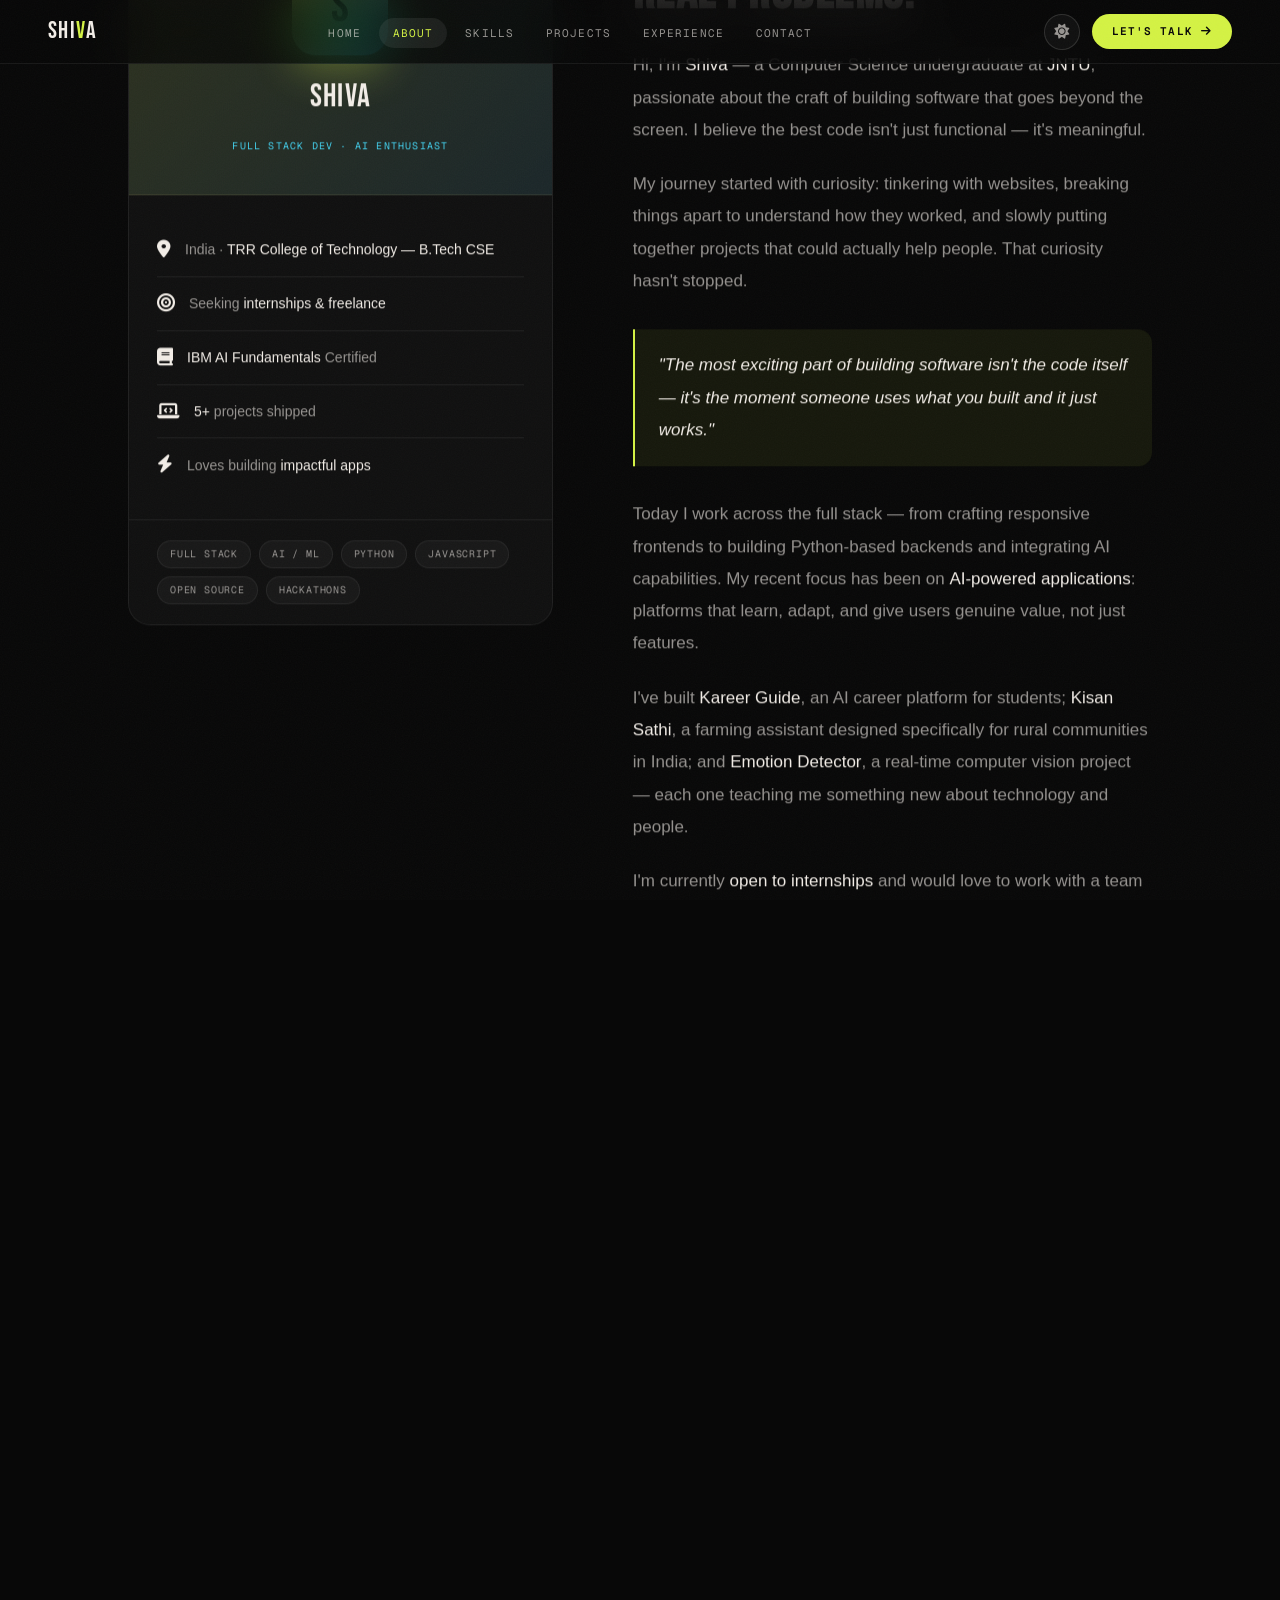
==== about.html @ f89d3c99 "Initial commit" ====
<!DOCTYPE html>
<html lang="en" data-theme="dark">

<head>
  <meta charset="UTF-8" />
  <meta name="viewport" content="width=device-width,initial-scale=1" />
  <title>About — Shiva</title>
  <meta name="description" content="Learn more about Shiva, a Full Stack Developer & AI Enthusiast focused on building impactful software."/>
  
  <!-- Open Graph / SEO -->
  <meta property="og:title" content="About — Shiva"/>
  <meta property="og:description" content="Discover the journey, skills, and background of Shiva."/>
  <meta property="og:type" content="website"/>
  <meta property="og:url" content="https://shiva-portfolio-project.vercel.app/about"/>

  <link rel="icon" type="image/png" href="portfolioFavicon.png"/>
  <link rel="stylesheet" href="https://cdnjs.cloudflare.com/ajax/libs/font-awesome/6.5.1/css/all.min.css"/>
  <link rel="stylesheet" href="shared.css" />
  <style>
    /* ── PAGE HERO ── */
    .page-hero {
      min-height: 55vh;
      display: flex;
      flex-direction: column;
      justify-content: flex-end;
      padding: 100px 0 60px;
      position: relative;
      overflow: hidden;
    }

    .page-hero-bg {
      position: absolute;
      inset: 0;
      background-image:
        linear-gradient(var(--border) 1px, transparent 1px),
        linear-gradient(90deg, var(--border) 1px, transparent 1px);
      background-size: 56px 56px;
      mask-image: linear-gradient(to bottom, transparent 0%, black 40%, black 80%, transparent 100%);
    }

    .page-hero-content {
      position: relative;
      z-index: 1;
    }

    .page-hero .display-title {
      overflow: hidden;
    }

    .page-hero .dt-line {
      display: block;
      animation: line-up 1s var(--ease) both;
    }

    .page-hero .dt-line:nth-child(2) {
      animation-delay: 0.12s;
    }

    @keyframes line-up {
      from {
        transform: translateY(110%);
        opacity: 0;
      }

      to {
        transform: translateY(0);
        opacity: 1;
      }
    }

    .page-hero-desc {
      font-size: 18px;
      color: var(--fg2);
      line-height: 1.75;
      max-width: 520px;
      margin-top: 24px;
      animation: fade-in 1s var(--ease) 0.5s both;
    }

    @keyframes fade-in {
      from {
        opacity: 0;
        transform: translateY(16px);
      }

      to {
        opacity: 1;
        transform: translateY(0);
      }
    }

    /* ── ABOUT BODY ── */
    .about-section {
      padding: 80px 0 100px;
    }

    .about-two-col {
      display: grid;
      grid-template-columns: 0.9fr 1.1fr;
      gap: 80px;
      align-items: start;
    }

    /* Left: profile card */
    .profile-card {
      background: var(--bg2);
      border: 1px solid var(--border);
      border-radius: var(--r-lg);
      overflow: hidden;
      position: sticky;
      top: 84px;
    }

    .profile-card-top {
      background: linear-gradient(135deg,
          color-mix(in srgb, var(--accent) 12%, var(--bg3)),
          color-mix(in srgb, var(--accent2) 8%, var(--bg3)));
      padding: 40px;
      display: flex;
      flex-direction: column;
      align-items: center;
      gap: 16px;
      border-bottom: 1px solid var(--border);
    }

    .profile-avatar {
      width: 96px;
      height: 96px;
      background: linear-gradient(135deg, var(--accent), var(--accent2));
      border-radius: 24px;
      display: flex;
      align-items: center;
      justify-content: center;
      font-family: var(--font-display);
      font-size: 48px;
      color: var(--bg);
      box-shadow: 0 16px 40px color-mix(in srgb, var(--accent) 30%, transparent);
    }

    .profile-name {
      font-family: var(--font-display);
      font-size: 32px;
      letter-spacing: 0.04em;
      color: var(--fg);
    }

    .profile-role {
      font-family: var(--font-mono);
      font-size: 10px;
      letter-spacing: 0.12em;
      text-transform: uppercase;
      color: var(--accent2);
    }

    .profile-body {
      padding: 28px;
    }

    .profile-row {
      display: flex;
      align-items: center;
      gap: 14px;
      padding: 12px 0;
      border-bottom: 1px solid var(--border);
    }

    .profile-row:last-child {
      border-bottom: none;
    }

    .profile-row-icon {
      font-size: 18px;
      flex-shrink: 0;
    }

    .profile-row-text {
      font-size: 14px;
      color: var(--fg2);
    }

    .profile-row-text strong {
      color: var(--fg);
      font-weight: 500;
    }

    /* Tag cloud */
    .tag-cloud {
      display: flex;
      flex-wrap: wrap;
      gap: 8px;
      padding: 20px 28px;
      border-top: 1px solid var(--border);
    }

    /* Right: story */
    .story h2 {
      font-family: var(--font-display);
      font-size: clamp(36px, 4vw, 52px);
      letter-spacing: 0.03em;
      line-height: 0.95;
      color: var(--fg);
      margin-bottom: 32px;
    }

    .story h2 em {
      font-family: var(--font-serif);
      font-style: italic;
      color: var(--accent);
    }

    .story p {
      font-size: 17px;
      line-height: 1.9;
      color: var(--fg2);
      margin-bottom: 22px;
    }

    .story p strong {
      color: var(--fg);
      font-weight: 500;
    }

    .story-highlight {
      background: color-mix(in srgb, var(--accent) 7%, transparent);
      border-left: 2px solid var(--accent);
      padding: 20px 24px;
      border-radius: 0 var(--radius) var(--radius) 0;
      margin: 32px 0;
    }

    .story-highlight p {
      margin: 0;
      color: var(--fg);
      font-size: 17px;
      font-style: italic;
    }

    /* Stats grid */
    .stats-grid {
      display: grid;
      grid-template-columns: repeat(2, 1fr);
      gap: 2px;
      margin-top: 48px;
      border-radius: var(--r-lg);
      overflow: hidden;
    }

    .stat-box {
      background: var(--bg2);
      border: 1px solid var(--border);
      padding: 28px 24px;
      transition: background var(--t-fast);
    }

    .stat-box:hover {
      background: var(--bg3);
    }

    .stat-box-num {
      font-family: var(--font-display);
      font-size: 52px;
      letter-spacing: 0.04em;
      line-height: 1;
      color: var(--accent);
    }

    .stat-box-label {
      font-family: var(--font-mono);
      font-size: 10px;
      letter-spacing: 0.14em;
      text-transform: uppercase;
      color: var(--fg3);
      margin-top: 6px;
    }

    /* Certs section */
    .certs-section {
      padding: 80px 0;
      background: var(--bg2);
    }

    .certs-grid {
      display: grid;
      grid-template-columns: repeat(3, 1fr);
      gap: 20px;
      margin-top: 48px;
    }

    .cert-card {
      background: var(--bg3);
      border: 1px solid var(--border);
      border-radius: var(--r-lg);
      padding: 28px;
      transition: border-color var(--t-med), transform var(--t-med);
    }

    .cert-card:hover {
      border-color: var(--accent);
      transform: translateY(-4px);
    }

    .cert-icon {
      font-size: 32px;
      margin-bottom: 14px;
    }

    .cert-name {
      font-family: var(--font-display);
      font-size: 20px;
      letter-spacing: 0.03em;
      color: var(--fg);
      margin-bottom: 6px;
    }

    .cert-issuer {
      font-size: 13px;
      color: var(--accent2);
      margin-bottom: 10px;
    }

    .cert-desc {
      font-size: 13px;
      color: var(--fg2);
      line-height: 1.6;
    }

    @media(max-width:900px) {
      .about-two-col {
        grid-template-columns: 1fr;
      }

      .profile-card {
        position: relative;
        top: 0;
      }

      .certs-grid {
        grid-template-columns: 1fr;
      }
    }
  </style>
</head>

<body data-page="about">
  <div class="grain"></div>
  <div id="cursor"></div>
  <div id="cursor-trail"></div>
  <div id="progress-bar"></div>
  <div id="page-overlay"></div>

  <!-- LOADER -->
  <div id="loader">
    <div class="loader-name">
      <span>S</span><span>H</span><span>I</span><span>V</span><span>A</span>
    </div>
    <div class="loader-bar-wrap">
      <div class="loader-bar"></div>
    </div>
    <div class="loader-sub">About me...</div>
  </div>

  <!-- NAV -->
  <nav id="nav">
    <a href="/" class="nav-logo" data-transition>SHI<em>V</em>A</a>
    <ul class="nav-links">
      <li><a href="/"              class="nav-link" data-transition>Home</a></li>
      <li><a href="about"          class="nav-link active">About</a></li>
      <li><a href="skills"         class="nav-link" data-transition>Skills</a></li>
      <li><a href="projects"       class="nav-link" data-transition>Projects</a></li>
      <li><a href="experience"     class="nav-link" data-transition>Experience</a></li>
      <li><a href="contact"        class="nav-link" data-transition>Contact</a></li>
    </ul>
    <div class="nav-right">
      <button class="theme-btn"><i class="fa-solid fa-circle-half-stroke theme-icon"></i></button>
      <a href="contact" class="nav-cta" data-transition>Let's Talk <i class="fa-solid fa-arrow-right"></i></a>
      <button class="menu-btn"><span></span><span></span><span></span></button>
    </div>
  </nav>
  <div class="mobile-menu">
    <a href="/"              data-transition>Home</a>
    <a href="about">About</a>
    <a href="skills"         data-transition>Skills</a>
    <a href="projects"       data-transition>Projects</a>
    <a href="experience"     data-transition>Experience</a>
    <a href="contact"        data-transition>Contact</a>
  </div>

  <div id="smooth-wrapper">
    <div id="smooth-content">

  <!-- PAGE HERO -->
  <section class="page-hero">
    <div class="page-hero-bg"></div>
    <div class="hero-bg-text" aria-hidden="true" data-parallax="0.05" data-parallax-x="0.12" data-parallax-base="translate(-50%, -50%)" style="opacity:0.1">ABOUT</div>
    <div class="container page-hero-content">
      <div class="eyebrow">About Me</div>
      <h1 class="display-title">
        <span class="dt-line">Developer.</span>
        <span class="dt-line">Builder. <em>Human.</em></span>
      </h1>
      <p class="page-hero-desc">
        A B.Tech CSE student obsessed with building things that actually work — and actually matter.
      </p>
    </div>
  </section>

  <div class="hr"></div>

  <!-- ABOUT BODY -->
  <section class="about-section">
    <div class="container">
      <div class="about-two-col">

        <!-- Profile card -->
        <div data-reveal="scale">
          <div class="profile-card">
            <div class="profile-card-top">
              <div class="profile-avatar">S</div>
              <div class="profile-name">Shiva</div>
              <div class="profile-role">Full Stack Dev · AI Enthusiast</div>
            </div>
            <div class="profile-body">
              <div class="profile-row">
                <span class="profile-row-icon"><i class="fa-solid fa-location-dot"></i></span>
                <span class="profile-row-text">India · <strong>TRR College of Technology — B.Tech CSE</strong></span>
              </div>
              <div class="profile-row">
                <span class="profile-row-icon"><i class="fa-solid fa-bullseye"></i></span>
                <span class="profile-row-text">Seeking <strong>internships & freelance</strong></span>
              </div>
              <div class="profile-row">
                <span class="profile-row-icon"><i class="fa-solid fa-book"></i></span>
                <span class="profile-row-text"><strong>IBM AI Fundamentals</strong> Certified</span>
              </div>
              <div class="profile-row">
                <span class="profile-row-icon"><i class="fa-solid fa-laptop-code"></i></span>
                <span class="profile-row-text"><strong>5+</strong> projects shipped</span>
              </div>
              <div class="profile-row">
                <span class="profile-row-icon"><i class="fa-solid fa-bolt"></i></span>
                <span class="profile-row-text">Loves building <strong>impactful apps</strong></span>
              </div>
            </div>
            <div class="tag-cloud">
              <span class="chip">Full Stack</span>
              <span class="chip">AI / ML</span>
              <span class="chip">Python</span>
              <span class="chip">JavaScript</span>
              <span class="chip">Open Source</span>
              <span class="chip">Hackathons</span>
            </div>
          </div>
        </div>

        <!-- Story -->
        <div class="story" data-reveal="right">
          <h2>I build things that <em>solve</em> real problems.</h2>

          <p>Hi, I'm <strong>Shiva</strong> — a Computer Science undergraduate at <strong>JNTU</strong>, passionate
            about the craft of building software that goes beyond the screen. I believe the best code isn't just
            functional — it's meaningful.</p>

          <p>My journey started with curiosity: tinkering with websites, breaking things apart to understand how they
            worked, and slowly putting together projects that could actually help people. That curiosity hasn't stopped.
          </p>

          <div class="story-highlight">
            <p>"The most exciting part of building software isn't the code itself — it's the moment someone uses what
              you built and it just works."</p>
          </div>

          <p>Today I work across the full stack — from crafting responsive frontends to building Python-based backends
            and integrating AI capabilities. My recent focus has been on <strong>AI-powered applications</strong>:
            platforms that learn, adapt, and give users genuine value, not just features.</p>

          <p>I've built <strong>Kareer Guide</strong>, an AI career platform for students; <strong>Kisan Sathi</strong>,
            a farming assistant designed specifically for rural communities in India; and <strong>Emotion
              Detector</strong>, a real-time computer vision project — each one teaching me something new about
            technology and people.</p>

          <p>I'm currently <strong>open to internships</strong> and would love to work with a team where I can learn
            fast, contribute meaningfully, and help build things that matter.</p>

          <div class="stats-grid">
            <div class="stat-box" data-reveal="blur" data-reveal-delay="1">
              <div class="stat-box-num"><span data-count="5" data-suffix="+">5+</span></div>
              <div class="stat-box-label">Projects Built</div>
            </div>
            <div class="stat-box" data-reveal="blur" data-reveal-delay="2">
              <div class="stat-box-num"><span data-count="3" data-suffix="+">3+</span></div>
              <div class="stat-box-label">Tech Domains</div>
            </div>
            <div class="stat-box" data-reveal="blur" data-reveal-delay="3">
              <div class="stat-box-num"><span data-count="2" data-suffix="+">2+</span></div>
              <div class="stat-box-label">Certifications</div>
            </div>
            <div class="stat-box" data-reveal="blur" data-reveal-delay="4">
              <div class="stat-box-num">∞</div>
              <div class="stat-box-label">Curiosity</div>
            </div>
          </div>
        </div>
      </div>
    </div>
  </section>

  <!-- CERTS & ACHIEVEMENTS -->
  <section class="certs-section">
    <div class="container">
      <div data-reveal="up">
        <div class="eyebrow">Credentials</div>
        <h2 class="heading">Certifications & Learning</h2>
      </div>
      <div class="certs-grid">
        <div class="cert-card" data-reveal="left" data-reveal-delay="1">
          <div class="cert-icon"><i class="fa-solid fa-robot"></i></div>
          <div class="cert-name">AI Fundamentals</div>
          <div class="cert-issuer">IBM · Verified Certificate</div>
          <div class="cert-desc">Foundations of machine learning, neural networks, model evaluation, and responsible AI
            practices.</div>
        </div>
        <div class="cert-card" data-reveal="up" data-reveal-delay="2">
          <div class="cert-icon"><i class="fa-solid fa-globe"></i></div>
          <div class="cert-name">Web Development</div>
          <div class="cert-issuer">Self-Directed & Coursework</div>
          <div class="cert-desc">Full-stack development with HTML, CSS, JavaScript, PHP, Python and MySQL through
            hands-on project building.</div>
        </div>
        <div class="cert-card" data-reveal="right" data-reveal-delay="3">
          <div class="cert-icon"><i class="fa-solid fa-eye"></i></div>
          <div class="cert-name">Computer Vision</div>
          <div class="cert-issuer">Project-Based Learning</div>
          <div class="cert-desc">Practical experience with OpenCV, DeepFace, and real-time image processing pipelines
            through the Emotion Detector project.</div>
        </div>
      </div>
    </div>
  </section>

  <!-- FOOTER -->
  <footer id="footer">
    <div class="nav-logo">SHI<em style="color:var(--accent);font-style:normal">V</em>A</div>
    <div class="footer-copy">Built with <i class="fa-solid fa-heart" style="color:var(--accent);font-size:10px"></i> and passion by Shiva · © 2025</div>
    <nav class="footer-nav">
      <a href="skills" data-transition>Skills</a>
      <a href="projects" data-transition>Projects</a>
      <a href="contact" data-transition>Contact</a>
    </nav>

  </footer>

  </div></div>

  <script src="shared.js"></script>
</body>

</html>
---- shared.css ----
/* ================================================
   SHARED DESIGN SYSTEM — SHIVA PORTFOLIO
   Aesthetic: Dark Brutalist Editorial + Light Zen
================================================ */

@import url('https://fonts.googleapis.com/css2?family=Bebas+Neue&family=Instrument+Serif:ital@0;1&family=Geist+Mono:wght@300;400;500;600&family=Cabinet+Grotesk:wght@400;500;700;800;900&display=swap');

/* ── RESET ── */
*, *::before, *::after { box-sizing: border-box; margin: 0; padding: 0; }
html { scroll-behavior: smooth; font-size: 16px; }
img { display: block; max-width: 100%; }
a { text-decoration: none; color: inherit; }
button { border: none; background: none; font: inherit; cursor: none; }
ul { list-style: none; }

/* ── THEME VARIABLES ── */
:root {
  /* Dark mode (default) */
  --bg:       #080808;
  --bg2:      #101010;
  --bg3:      #181818;
  --bg4:      #1f1f1f;
  --fg:       #f2ede7;
  --fg2:      rgba(242,237,231,0.6);
  --fg3:      rgba(242,237,231,0.3);
  --accent:   #d4f244;
  --accent2:  #44d4f2;
  --accent3:  #f2444d;
  --border:   rgba(242,237,231,0.07);
  --border2:  rgba(242,237,231,0.14);
  --shadow:   0 0 0 1px var(--border);
  --radius:   14px;
  --r-lg:     22px;
  --r-full:   999px;

  /* Fonts */
  --font-display: 'Bebas Neue', sans-serif;
  --font-serif:   'Instrument Serif', serif;
  --font-mono:    'Geist Mono', monospace;
  --font-body:    'Cabinet Grotesk', sans-serif;

  /* Transitions */
  --ease:     cubic-bezier(0.16, 1, 0.3, 1);
  --t-fast:   0.18s;
  --t-med:    0.35s;
  --t-slow:   0.6s;
}

[data-theme="light"] {
  --bg:       #f7f4ef;
  --bg2:      #efebe4;
  --bg3:      #e8e3da;
  --bg4:      #dfd9ce;
  --fg:       #1a1714;
  --fg2:      rgba(26,23,20,0.55);
  --fg3:      rgba(26,23,20,0.25);
  --accent:   #1a6b00;
  --accent2:  #005f8a;
  --accent3:  #c0000a;
  --border:   rgba(26,23,20,0.1);
  --border2:  rgba(26,23,20,0.2);
}

/* ── BODY ── */
body {
  background: var(--bg);
  color: var(--fg);
  font-family: var(--font-body);
  line-height: 1.6;
  overflow-x: hidden;
  cursor: none;
  transition: background var(--t-slow) var(--ease), color var(--t-slow) var(--ease);
}

html {
  overflow-x: hidden;
}

/* ── SMOOTH SCROLL (MOMENTUM) ── */
.is-smooth-scroll body {
  overflow: hidden;
}
.is-smooth-scroll #smooth-wrapper {
  position: fixed;
  top: 0;
  left: 0;
  width: 100%;
  height: 100vh;
  overflow: hidden;
  z-index: 1;
}
.is-smooth-scroll #smooth-content {
  width: 100%;
  will-change: transform;
}

::selection { background: var(--accent); color: var(--bg); }

/* ── SCROLLBAR ── */
::-webkit-scrollbar { width: 3px; }
::-webkit-scrollbar-track { background: var(--bg); }
::-webkit-scrollbar-thumb { background: var(--accent); border-radius: 2px; }

/* ── GRAIN OVERLAY ── */
.grain {
  position: fixed; inset: 0; z-index: 9990;
  pointer-events: none;
  opacity: 0.032;
  background-image: url("data:image/svg+xml,%3Csvg xmlns='http://www.w3.org/2000/svg' width='300' height='300'%3E%3Cfilter id='n'%3E%3CfeTurbulence type='fractalNoise' baseFrequency='0.85' numOctaves='4' stitchTiles='stitch'/%3E%3C/filter%3E%3Crect width='300' height='300' filter='url(%23n)'/%3E%3C/svg%3E");
  background-repeat: repeat;
  animation: grain-shift 0.5s steps(1) infinite;
}
[data-theme="light"] .grain { opacity: 0.018; }
@keyframes grain-shift {
  0%{background-position:0 0} 10%{background-position:-50px -80px}
  20%{background-position:-100px 40px} 30%{background-position:50px -30px}
  40%{background-position:-30px 70px} 50%{background-position:80px -60px}
  60%{background-position:-70px 20px} 70%{background-position:30px 90px}
  80%{background-position:-90px -50px} 90%{background-position:60px 30px}
  100%{background-position:0 0}
}

/* ── CUSTOM CURSOR ── */
#cursor {
  width: 10px; height: 10px;
  background: var(--accent);
  border-radius: 50%;
  position: fixed; z-index: 9999;
  pointer-events: none;
  transform: translate(-50%,-50%);
  transition: width var(--t-fast), height var(--t-fast), opacity var(--t-fast), background var(--t-fast);
  mix-blend-mode: difference;
}
#cursor-trail {
  width: 32px; height: 32px;
  border: 1.5px solid color-mix(in srgb, var(--accent) 50%, transparent);
  border-radius: 50%;
  position: fixed; z-index: 9998;
  pointer-events: none;
  transform: translate(-50%,-50%);
  transition: border-color var(--t-slow);
}
body.cursor-hover #cursor { width: 24px; height: 24px; opacity: 0.6; }

/* ── LOADER ── */
#loader {
  position: fixed; inset: 0;
  z-index: 10000;
  background: var(--bg);
  display: flex; flex-direction: column;
  align-items: center; justify-content: center;
  gap: 28px;
  transition: none;
}
#loader.hide {
  pointer-events: none;
  animation: loader-exit 0.9s var(--ease) forwards;
}
@keyframes loader-exit {
  0%   { clip-path: inset(0 0 0 0); }
  100% { clip-path: inset(0 0 100% 0); }
}

/* ── CINEMATIC VIDEO INTRO ── */
#intro-overlay {
  position: fixed; inset: 0;
  z-index: 11000;
  background: #000;
  display: flex; align-items: center; justify-content: center;
  overflow: hidden;
  transition: opacity 1s var(--ease);
}
#intro-overlay.hide {
  pointer-events: none;
  animation: intro-zoom-exit 1.2s cubic-bezier(0.85, 0, 0.15, 1) forwards;
}
@keyframes intro-zoom-exit {
  0%   { transform: scale(1); opacity: 1; }
  100% { transform: scale(1.1); opacity: 0; visibility: hidden; }
}

#intro-video {
  width: 100vw; height: 100vh;
  object-fit: cover;
}

.skip-btn {
  position: absolute;
  bottom: 40px; right: 40px;
  z-index: 11001;
  background: rgba(255, 255, 255, 0.05);
  backdrop-filter: blur(10px);
  -webkit-backdrop-filter: blur(10px);
  border: 1.5px solid rgba(255, 255, 255, 0.1);
  color: #fff;
  padding: 10px 20px;
  border-radius: var(--r-full);
  font-family: var(--font-mono);
  font-size: 11px;
  letter-spacing: 0.15em;
  text-transform: uppercase;
  cursor: none;
  display: flex; align-items: center; gap: 8px;
  transition: all var(--t-fast);
  opacity: 0;
  animation: fade-in 1s ease 2s forwards;
}
.skip-btn:hover {
  background: rgba(255, 255, 255, 0.15);
  border-color: var(--accent);
  color: var(--accent);
  transform: translateY(-2px);
}

.loader-name {
  font-family: var(--font-display);
  font-size: clamp(56px, 12vw, 120px);
  letter-spacing: 0.08em;
  color: var(--fg);
  overflow: hidden;
}
.loader-name span {
  display: inline-block;
  color: var(--accent);
  animation: loader-char 0.6s var(--ease) both;
}
.loader-name span:nth-child(1){animation-delay:0.05s}
.loader-name span:nth-child(2){animation-delay:0.10s}
.loader-name span:nth-child(3){animation-delay:0.15s}
.loader-name span:nth-child(4){animation-delay:0.20s}
.loader-name span:nth-child(5){animation-delay:0.25s}
@keyframes loader-char {
  from { opacity:0; transform:translateY(60px) skewY(8deg); }
  to   { opacity:1; transform:translateY(0)    skewY(0deg); }
}

.loader-bar-wrap {
  width: 180px; height: 2px;
  background: var(--border2);
  border-radius: 2px;
  overflow: hidden;
}
.loader-bar {
  height: 100%;
  background: var(--accent);
  border-radius: 2px;
  width: 0;
  animation: loader-fill 1.6s var(--ease) forwards;
}
@keyframes loader-fill { to { width: 100%; } }

.loader-sub {
  font-family: var(--font-mono);
  font-size: 11px;
  letter-spacing: 0.15em;
  text-transform: uppercase;
  color: var(--fg3);
}

/* ── NAVIGATION ── */
#nav {
  position: fixed; top: 0; left: 0; right: 0;
  z-index: 500;
  padding: 0 48px;
  height: 64px;
  display: flex; align-items: center; justify-content: space-between;
  backdrop-filter: blur(24px) saturate(180%);
  -webkit-backdrop-filter: blur(24px) saturate(180%);
  border-bottom: 1px solid var(--border);
  background: color-mix(in srgb, var(--bg) 80%, transparent);
  transition: background var(--t-slow), border-color var(--t-slow), transform 0.4s var(--ease);
}
#nav.hide { transform: translateY(-100%); }

.nav-logo {
  font-family: var(--font-display);
  font-size: 24px; letter-spacing: 0.06em;
  color: var(--fg);
}
.nav-logo em { font-style: normal; color: var(--accent); }

.nav-links {
  display: flex; gap: 4px;
}
.nav-link {
  font-family: var(--font-mono);
  font-size: 11px;
  letter-spacing: 0.1em;
  text-transform: uppercase;
  color: var(--fg2);
  padding: 8px 14px;
  border-radius: var(--r-full);
  transition: color var(--t-fast), background var(--t-fast);
}
.nav-link:hover, .nav-link.active {
  color: var(--fg);
  background: var(--border);
}
.nav-link.active { color: var(--accent); }

.nav-right {
  display: flex; align-items: center; gap: 12px;
}

.theme-btn {
  width: 36px; height: 36px;
  border-radius: var(--r-full);
  border: 1px solid var(--border2);
  display: flex; align-items: center; justify-content: center;
  font-size: 15px;
  color: var(--fg2);
  background: var(--bg2);
  transition: all var(--t-fast);
  cursor: none;
}
.theme-btn:hover { border-color: var(--accent); color: var(--accent); }

.nav-cta {
  background: var(--accent);
  color: var(--bg);
  font-family: var(--font-mono);
  font-size: 11px;
  letter-spacing: 0.1em;
  text-transform: uppercase;
  padding: 9px 20px;
  border-radius: var(--r-full);
  transition: transform var(--t-fast), box-shadow var(--t-fast);
  font-weight: 600;
}
.nav-cta:hover {
  transform: translateY(-1px);
  box-shadow: 0 8px 20px color-mix(in srgb, var(--accent) 35%, transparent);
}

/* ── PAGE TRANSITION OVERLAY ── */
#page-overlay {
  position: fixed; inset: 0;
  z-index: 600;
  background: var(--accent);
  transform: scaleY(0);
  transform-origin: top;
  pointer-events: none;
}
#page-overlay.enter {
  animation: page-in 0.5s var(--ease) forwards;
}
#page-overlay.exit {
  animation: page-out 0.5s var(--ease) forwards;
}
@keyframes page-in  { from{transform:scaleY(0);transform-origin:bottom} to{transform:scaleY(1);transform-origin:bottom} }
@keyframes page-out { from{transform:scaleY(1);transform-origin:top} to{transform:scaleY(0);transform-origin:top} }

/* ── PROGRESS BAR ── */
#progress-bar {
  position: fixed; top: 0; left: 0;
  height: 2px;
  background: var(--accent);
  z-index: 9997;
  width: 0%;
  transition: width 0.1s linear;
  box-shadow: 0 0 8px var(--accent);
}

/* ── CONTAINER ── */
.container {
  max-width: 1120px;
  margin: 0 auto;
  padding: 0 48px;
}
@media(max-width:768px){ .container{ padding: 0 24px; } }

/* ── SECTION COMMONS ── */
.section { padding: 120px 0; }
.section-sm { padding: 80px 0; }

.eyebrow {
  display: inline-flex; align-items: center; gap: 10px;
  font-family: var(--font-mono);
  font-size: 10px;
  letter-spacing: 0.18em;
  text-transform: uppercase;
  color: var(--accent);
  margin-bottom: 18px;
}
.eyebrow::before {
  content: '';
  width: 28px; height: 1px;
  background: var(--accent);
}

.display-title {
  font-family: var(--font-display);
  font-size: clamp(52px, 8vw, 110px);
  line-height: 0.92;
  letter-spacing: 0.02em;
  color: var(--fg);
}
.display-title em { font-family: var(--font-serif); font-style: italic; color: var(--accent); }

/* ── HERO BACKGROUND TEXT ── */
.hero-bg-text {
  position: absolute;
  top: 50%; left: 50%;
  transform: translate(-50%,-50%);
  font-family: var(--font-display);
  font-size: clamp(140px, 22vw, 320px);
  letter-spacing: 0.08em;
  color: transparent;
  -webkit-text-stroke: 1px var(--border2);
  white-space: nowrap;
  pointer-events: none;
  user-select: none;
  z-index: 0;
}
@media(max-width:900px){
  .hero-bg-text { font-size: clamp(80px, 15vw, 140px); opacity: 0.2; }
}

.heading {
  font-family: var(--font-display);
  font-size: clamp(36px, 5vw, 64px);
  letter-spacing: 0.02em;
  line-height: 0.95;
  color: var(--fg);
}

.body-text {
  font-size: 17px;
  line-height: 1.8;
  color: var(--fg2);
}

/* ── BUTTONS ── */
.btn {
  display: inline-flex; align-items: center; gap: 10px;
  font-family: var(--font-mono);
  font-size: 11px;
  letter-spacing: 0.1em;
  text-transform: uppercase;
  padding: 14px 28px;
  border-radius: var(--r-full);
  transition: transform var(--t-fast), box-shadow var(--t-fast), background var(--t-fast), color var(--t-fast);
  font-weight: 600;
}
.btn:hover { transform: translateY(-2px); }

.btn-fill {
  background: var(--accent);
  color: var(--bg);
  box-shadow: 0 0 0 0 color-mix(in srgb, var(--accent) 40%, transparent);
}
.btn-fill:hover {
  box-shadow: 0 12px 28px color-mix(in srgb, var(--accent) 40%, transparent);
}

.btn-ghost {
  background: transparent;
  color: var(--fg);
  border: 1px solid var(--border2);
}
.btn-ghost:hover {
  background: var(--border);
  border-color: var(--border2);
}

/* ── TAGS / CHIPS ── */
.chip {
  display: inline-flex; align-items: center;
  background: var(--bg3);
  border: 1px solid var(--border);
  padding: 5px 12px;
  border-radius: var(--r-full);
  font-family: var(--font-mono);
  font-size: 10px;
  letter-spacing: 0.08em;
  text-transform: uppercase;
  color: var(--fg2);
  transition: border-color var(--t-fast), color var(--t-fast);
}
.chip:hover { border-color: var(--accent); color: var(--accent); }

/* ── CARDS ── */
.card {
  background: var(--bg2);
  border: 1px solid var(--border);
  border-radius: var(--r-lg);
  transition: border-color var(--t-med), transform var(--t-med);
}
.card:hover {
  border-color: var(--border2);
  transform: translateY(-4px);
}

/* ── SCROLL ANIMATIONS ── */
[data-reveal] {
  opacity: 0;
  transition: opacity 0.9s var(--ease), transform 0.9s var(--ease);
}
[data-reveal="up"]     { transform: translateY(60px); }
[data-reveal="down"]   { transform: translateY(-60px); }
[data-reveal="left"]   { transform: translateX(-60px); }
[data-reveal="right"]  { transform: translateX(60px); }
[data-reveal="scale"]  { transform: scale(0.85); }
[data-reveal="rotate"] { transform: rotate(-6deg) translateY(40px); }
[data-reveal="blur"]   { filter: blur(10px); opacity: 0; }
[data-reveal].revealed { opacity: 1; transform: none; filter: blur(0); }

[data-reveal-delay="1"]  { transition-delay: 0.1s; }
[data-reveal-delay="2"]  { transition-delay: 0.2s; }
[data-reveal-delay="3"]  { transition-delay: 0.3s; }
[data-reveal-delay="4"]  { transition-delay: 0.4s; }
[data-reveal-delay="5"]  { transition-delay: 0.5s; }
[data-reveal-delay="6"]  { transition-delay: 0.6s; }
[data-reveal-delay="7"]  { transition-delay: 0.7s; }
[data-reveal-delay="8"]  { transition-delay: 0.8s; }
[data-reveal-delay="10"] { transition-delay: 1.0s; }

/* ── MARQUEE ── */
.marquee { overflow: hidden; border-top: 1px solid var(--border); border-bottom: 1px solid var(--border); background: var(--bg2); padding: 12px 0; }
.marquee-track { display: flex; white-space: nowrap; animation: marquee-scroll 25s linear infinite; }
.marquee-track span {
  display: inline-flex; align-items: center; gap: 14px;
  padding: 0 24px;
  font-family: var(--font-mono);
  font-size: 10px;
  letter-spacing: 0.14em;
  text-transform: uppercase;
  color: var(--fg3);
}
.marquee-track span em { color: var(--accent); font-style: normal; font-size: 14px; }
@keyframes marquee-scroll { from{transform:translateX(0)} to{transform:translateX(-50%)} }

/* ── DIVIDER ── */
.hr { height: 1px; background: var(--border); margin: 0; }

/* ── FOOTER ── */
#footer {
  background: var(--bg2);
  border-top: 1px solid var(--border);
  padding: 40px 48px;
  display: flex; align-items: center; justify-content: space-between;
  gap: 20px;
}
.footer-copy {
  font-family: var(--font-mono);
  font-size: 11px;
  letter-spacing: 0.1em;
  text-transform: uppercase;
  color: var(--fg3);
}
.footer-copy em { color: var(--accent); font-style: normal; }
.footer-nav { display: flex; gap: 24px; }
.footer-nav a {
  font-family: var(--font-mono);
  font-size: 11px;
  letter-spacing: 0.08em;
  text-transform: uppercase;
  color: var(--fg3);
  transition: color var(--t-fast);
}
.footer-nav a:hover { color: var(--fg); }

/* ── RESPONSIVE NAV ── */
.menu-btn {
  display: none;
  width: 36px; height: 36px;
  align-items: center; justify-content: center;
  border: 1px solid var(--border2);
  border-radius: var(--r-full);
  flex-direction: column; gap: 5px;
  cursor: none;
}
.menu-btn span {
  display: block; width: 16px; height: 1.5px;
  background: var(--fg);
  transition: transform var(--t-med), opacity var(--t-fast);
  border-radius: 1px;
}

.mobile-menu {
  display: none;
  position: fixed; inset: 0;
  z-index: 490;
  background: var(--bg);
  padding: 96px 48px 48px;
  flex-direction: column; gap: 8px;
}
.mobile-menu.open { display: flex; }
.mobile-menu a {
  font-family: var(--font-display);
  font-size: 52px;
  letter-spacing: 0.04em;
  color: var(--fg2);
  transition: color var(--t-fast);
  padding: 8px 0;
  border-bottom: 1px solid var(--border);
}
.mobile-menu a:hover { color: var(--accent); }

@media(max-width:900px){
  #nav { padding: 0 16px; height: 58px; }
  .nav-logo { font-size: 18px; }
  .nav-links { display: none; }
  .menu-btn { display: flex; width: 32px; height: 32px; margin-left: auto; }
  .nav-right { gap: 6px; }
  .nav-cta { padding: 7px 12px; font-size: 10px; }
  .resume-nav-btn { display: none !important; } /* Hide resume in nav for mobile */
  #footer { flex-direction: column; text-align: center; padding: 32px 24px; }

  /* Restore default cursor on mobile */
  body, button, a, .btn, .nav-link, .menu-btn, .theme-btn, .skip-btn, .work-item, .proj-card { 
    cursor: auto !important; 
  }
  #cursor, #cursor-trail { 
    display: none !important; 
  }
}

@media(max-width:480px){
  #intro-video { height: 100dvh; }
  .skip-btn { bottom: 20px; right: 20px; padding: 8px 16px; font-size: 10px; }
  .mobile-menu { padding: 80px 32px 32px; }
  .mobile-menu a { font-size: 36px; }
  
  /* Hero overflow fixes */
  .hero-bg-text { font-size: 80px; opacity: 0.3; }
  .hero-stats { flex-direction: row; flex-wrap: wrap; gap: 10px; justify-content: flex-end; }
  .hero-stat { border-right: none; border-left: 2px solid var(--accent); padding-right: 0; padding-left: 10px; }
  .hero-stat-num { font-size: 24px; }
}
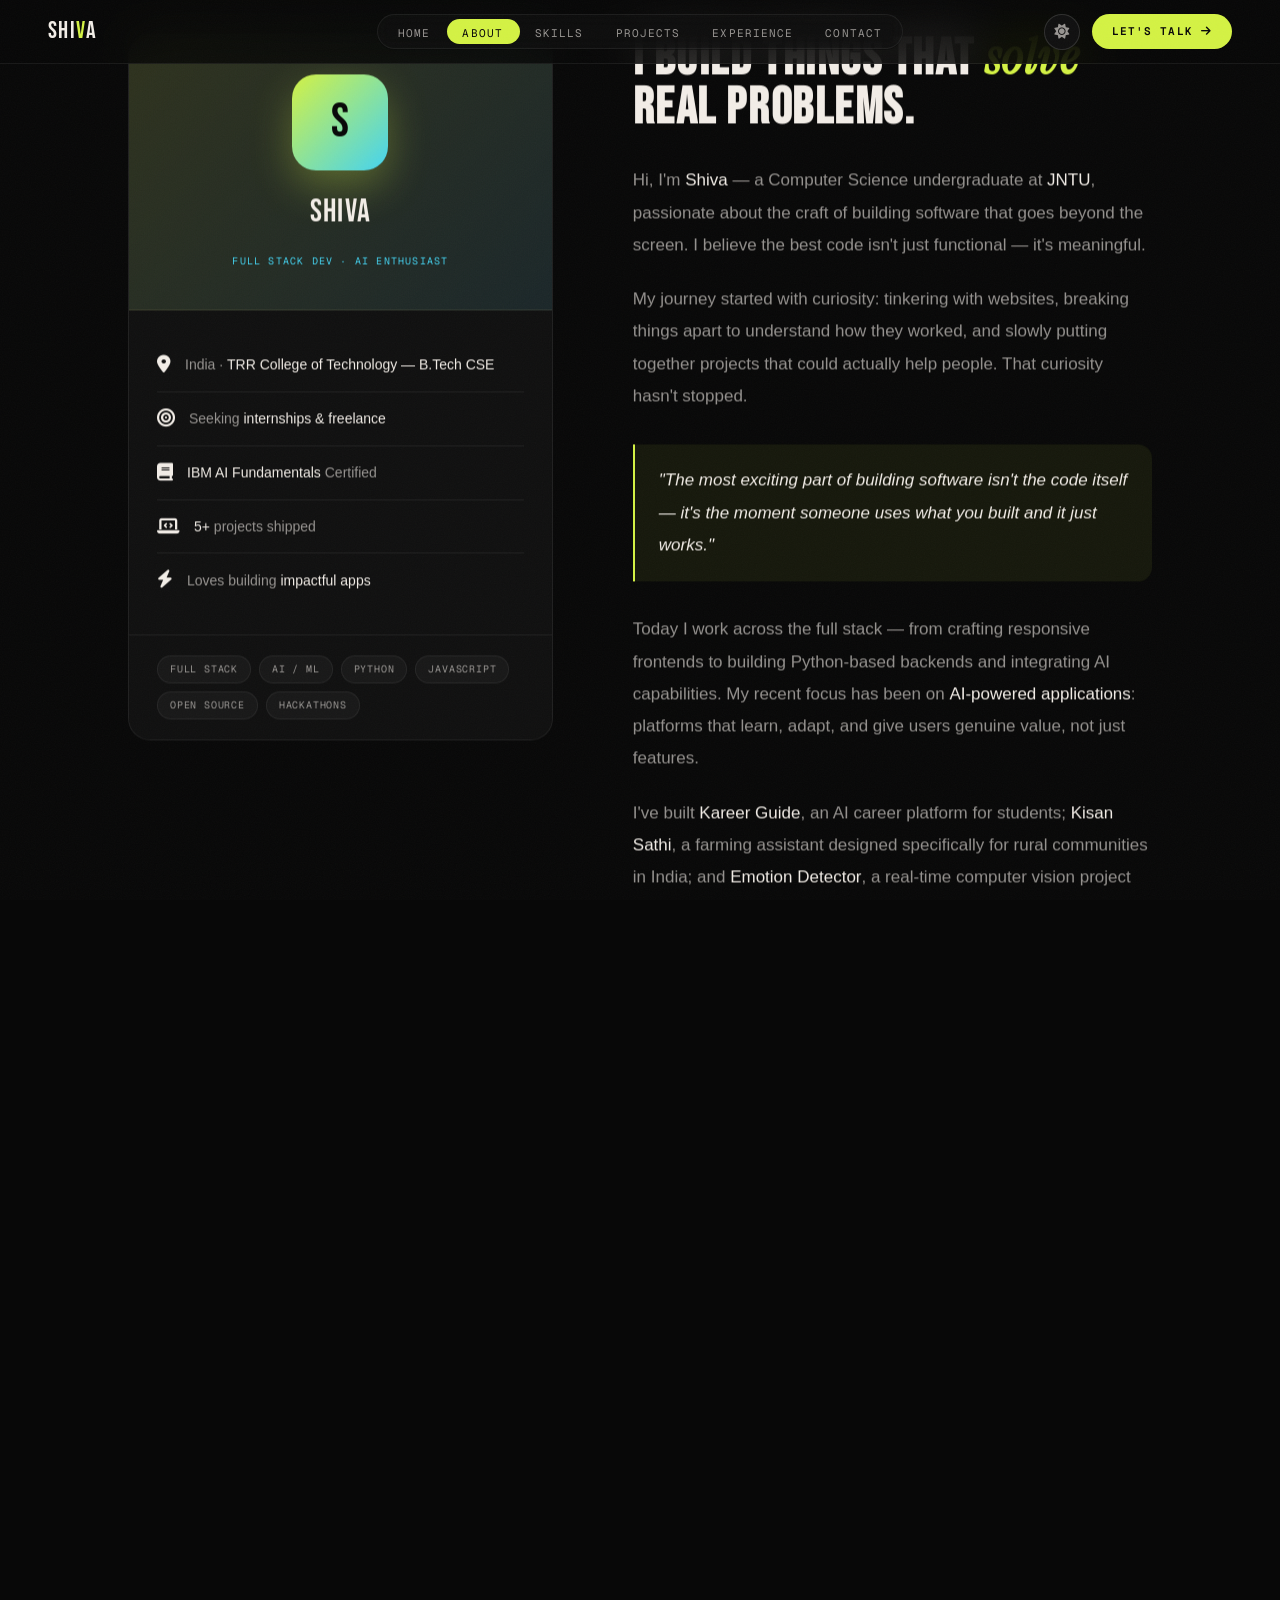
==== commit e191b244: "Update nav header with animated cursor pill on all pages" ====
--- a/about.html
+++ b/about.html
@@ -362,14 +362,17 @@
   <!-- NAV -->
   <nav id="nav">
     <a href="/" class="nav-logo" data-transition>SHI<em>V</em>A</a>
-    <ul class="nav-links">
-      <li><a href="/"              class="nav-link" data-transition>Home</a></li>
-      <li><a href="about"          class="nav-link active">About</a></li>
-      <li><a href="skills"         class="nav-link" data-transition>Skills</a></li>
-      <li><a href="projects"       class="nav-link" data-transition>Projects</a></li>
-      <li><a href="experience"     class="nav-link" data-transition>Experience</a></li>
-      <li><a href="contact"        class="nav-link" data-transition>Contact</a></li>
-    </ul>
+    <div class="nav-center">
+      <ul class="nav-links">
+        <li><a href="/"              class="nav-link" data-transition>Home</a></li>
+        <li><a href="about"          class="nav-link active">About</a></li>
+        <li><a href="skills"         class="nav-link" data-transition>Skills</a></li>
+        <li><a href="projects"       class="nav-link" data-transition>Projects</a></li>
+        <li><a href="experience"     class="nav-link" data-transition>Experience</a></li>
+        <li><a href="contact"        class="nav-link" data-transition>Contact</a></li>
+        <li class="nav-cursor"></li>
+      </ul>
+    </div>
     <div class="nav-right">
       <button class="theme-btn"><i class="fa-solid fa-circle-half-stroke theme-icon"></i></button>
       <a href="contact" class="nav-cta" data-transition>Let's Talk <i class="fa-solid fa-arrow-right"></i></a>
--- a/shared.css
+++ b/shared.css
@@ -276,30 +276,62 @@
   font-family: var(--font-display);
   font-size: 24px; letter-spacing: 0.06em;
   color: var(--fg);
+  position: relative;
+  z-index: 2;
 }
 .nav-logo em { font-style: normal; color: var(--accent); }
 
+.nav-center {
+  position: absolute;
+  left: 50%;
+  transform: translateX(-50%);
+  display: flex;
+  align-items: center;
+}
+
 .nav-links {
-  display: flex; gap: 4px;
+  position: relative;
+  display: flex;
+  padding: 4px;
+  background: color-mix(in srgb, var(--bg3) 40%, transparent);
+  border: 1px solid var(--border);
+  border-radius: var(--r-full);
+  backdrop-filter: blur(8px);
 }
 .nav-link {
+  position: relative;
+  z-index: 2;
   font-family: var(--font-mono);
   font-size: 11px;
   letter-spacing: 0.1em;
   text-transform: uppercase;
   color: var(--fg2);
-  padding: 8px 14px;
+  padding: 8px 16px;
   border-radius: var(--r-full);
-  transition: color var(--t-fast), background var(--t-fast);
-}
-.nav-link:hover, .nav-link.active {
-  color: var(--fg);
-  background: var(--border);
-}
-.nav-link.active { color: var(--accent); }
+  transition: color var(--t-fast);
+  white-space: nowrap;
+}
+.nav-link:hover { color: var(--fg); }
+.nav-link.active { color: var(--bg); }
+
+.nav-cursor {
+  position: absolute;
+  top: 4px;
+  left: 4px;
+  height: calc(100% - 8px);
+  border-radius: var(--r-full);
+  background: var(--accent);
+  z-index: 1;
+  pointer-events: none;
+  transition: left 0.35s var(--ease), width 0.35s var(--ease), opacity 0.2s ease;
+  opacity: 0;
+}
+.nav-cursor.show { opacity: 1; }
 
 .nav-right {
   display: flex; align-items: center; gap: 12px;
+  position: relative;
+  z-index: 2;
 }
 
 .theme-btn {
@@ -622,9 +654,170 @@
   .mobile-menu { padding: 80px 32px 32px; }
   .mobile-menu a { font-size: 36px; }
   
-  /* Hero overflow fixes */
-  .hero-bg-text { font-size: 80px; opacity: 0.3; }
-  .hero-stats { flex-direction: row; flex-wrap: wrap; gap: 10px; justify-content: flex-end; }
-  .hero-stat { border-right: none; border-left: 2px solid var(--accent); padding-right: 0; padding-left: 10px; }
-  .hero-stat-num { font-size: 24px; }
-}
+  html { font-size: 15px; }
+  .container { padding: 0 20px; }
+  body { overflow-x: hidden; }
+
+  /* Hero */
+  .hero-bg-text { font-size: 60px; opacity: 0.15; }
+  .hero { padding: 0 0 40px !important; overflow-x: hidden; }
+  .hero-content { gap: 24px; }
+  .hero-name { font-size: clamp(48px, 12vw, 64px) !important; margin-bottom: 16px; }
+  .hero-sub { font-size: 16px !important; margin-bottom: 20px; }
+  .hero-tagline { font-size: 14px !important; max-width: 100% !important; margin-bottom: 28px; }
+  .hero-btns { flex-direction: column; gap: 10px; width: 100%; }
+  .hero-btns .btn { width: 100%; justify-content: center; }
+  .hero-tag { margin-bottom: 20px; }
+  .hero-stats { flex-direction: column !important; gap: 12px; align-items: flex-start; }
+  .hero-stat { border-left: none; border-right: none;  border-bottom: 2px solid var(--accent); padding: 0 0 8px; width: 100%; }
+  .hero-stat-num { font-size: 28px; }
+  .hero-right { display: none !important; }
+  .hero-scroll { display: none !important; }
+  .page-hero { min-height: 40vh !important; padding: 80px 0 40px !important; }
+  .page-hero-content h1 { font-size: clamp(36px, 10vw, 48px) !important; }
+  .page-hero-desc, .page-hero-content .body-text { font-size: 14px !important; max-width: 100% !important; margin-top: 12px !important; }
+
+  /* Sections */
+  .section { padding: 60px 0; }
+  .section-sm { padding: 40px 0; }
+  .display-title { font-size: clamp(36px, 10vw, 48px) !important; }
+  .heading { font-size: clamp(28px, 8vw, 36px) !important; }
+  .body-text { font-size: 14px !important; }
+  .eyebrow { font-size: 9px; margin-bottom: 12px; }
+
+  /* Buttons */
+  .btn { padding: 12px 20px; font-size: 10px; width: 100%; justify-content: center; }
+
+  /* Cards & Grids */
+  .card { padding: 20px !important; }
+  .work-grid { grid-template-columns: 1fr !important; }
+  .work-item.span-2 { grid-row: span 1 !important; }
+  .work-item { padding: 24px !important; }
+  .work-item-name { font-size: 22px !important; }
+  .services-row { grid-template-columns: 1fr !important; gap: 12px; }
+  .service-item { padding: 24px 20px !important; }
+  .si-icon { font-size: 24px; margin-bottom: 10px; }
+  .si-name { font-size: 18px; }
+
+  /* CTA Banner */
+  .cta-banner { padding: 60px 0 !important; }
+  .cta-big { font-size: clamp(32px, 10vw, 42px) !important; }
+  .cta-p { font-size: 14px !important; }
+  .cta-btns { flex-direction: column; gap: 10px; }
+  .cta-btns .btn { width: 100%; justify-content: center; }
+  .work-preview-header { flex-direction: column; align-items: flex-start; gap: 16px; margin-bottom: 32px; }
+
+  /* Intro strip */
+  .intro-strip { padding: 40px 0 !important; }
+  .intro-inner { grid-template-columns: 1fr !important; gap: 24px; }
+  .intro-divider { display: none; }
+  .intro-item { padding: 0; text-align: center; }
+  .intro-item-num { font-size: 36px; }
+
+  /* About */
+  .section.p-80 { padding: 60px 0; }
+  .stats-grid { grid-template-columns: 1fr 1fr; gap: 8px; margin-top: 32px; }
+  .stat-box { padding: 20px 16px; }
+  .stat-box-num { font-size: 32px; }
+  .certs-grid { grid-template-columns: 1fr; gap: 14px; }
+  .cert-card { padding: 20px; }
+  .about-two-col { gap: 32px; }
+  .story h2 { font-size: 28px !important; margin-bottom: 20px; }
+  .story p { font-size: 14px !important; line-height: 1.7; }
+  .story-highlight { padding: 16px 18px; margin: 24px 0; }
+  .profile-card { position: relative; top: 0; }
+  .profile-card-top { padding: 24px 20px; }
+  .profile-avatar { width: 72px; height: 72px; font-size: 36px; }
+  .profile-name { font-size: 24px; }
+  .profile-body { padding: 20px; }
+  .tag-cloud { padding: 16px 20px; }
+  .profile-row { flex-direction: column; align-items: flex-start; gap: 4px; padding: 10px 0; }
+
+  /* Skills */
+  .skills-main { grid-template-columns: 1fr; gap: 24px; }
+  .skill-tab { padding: 8px 16px; font-size: 10px; }
+  .skill-cat-header { padding: 16px 20px; }
+  .skill-cat-name { font-size: 18px; }
+  .skill-cat-icon { font-size: 20px; }
+  .skill-cat-block.open .skill-cat-body { padding: 0 20px 16px; }
+  .skill-bars-panel { position: relative; top: 0; padding: 24px 20px; }
+  .skill-bars-panel h3 { font-size: 22px; margin-bottom: 24px; }
+  .tools-grid { grid-template-columns: repeat(2, 1fr) !important; gap: 10px; }
+  .tool-card { padding: 16px 12px; }
+  .tool-icon { font-size: 22px; margin-bottom: 8px; }
+  .skill-tabs { gap: 8px; }
+  .skills-hero-desc { font-size: 14px; }
+
+  /* Projects */
+  .filter-bar { flex-wrap: wrap; gap: 6px; padding: 24px 0 32px; }
+  .filter-btn { padding: 8px 14px; font-size: 9px; }
+  .projects-bento { gap: 12px; }
+  .proj-card { padding: 20px; }
+  .proj-name { font-size: 22px !important; }
+  .proj-tagline { font-size: 12px; }
+  .proj-features { gap: 4px; }
+  .proj-stack { gap: 4px; }
+  .proj-footer { flex-direction: column; align-items: flex-start; gap: 8px; }
+  .proj-top { left: 20px; top: 20px; }
+  .proj-num { top: 20px; right: 20px; font-size: 9px; }
+
+  /* Experience */
+  .timeline { padding-left: 0; }
+  .timeline::before { left: 14px; }
+  .tl-item { padding-left: 44px; }
+  .tl-dot { left: 8px; top: 16px; width: 14px; height: 14px; }
+  .tl-card { padding: 20px; }
+  .tl-title { font-size: 18px; }
+  .tl-desc { font-size: 13px; }
+  .tl-meta { flex-wrap: wrap; gap: 8px; }
+  .tl-date { margin-left: 0; }
+  .achievements-grid { grid-template-columns: 1fr; gap: 12px; }
+  .ach-card { padding: 24px 20px; }
+  .ach-icon { font-size: 28px; }
+  .ach-title { font-size: 18px; }
+  .testimonials-grid { grid-template-columns: 1fr; gap: 14px; }
+  .testimonial { padding: 24px; }
+  .testimonial-body { font-size: 15px; }
+  .testimonial::before { font-size: 72px; top: 8px; right: 16px; }
+  .ta-avatar { width: 40px; height: 40px; font-size: 16px; }
+
+  /* Contact */
+  .contact-left, .contact-right { padding: 40px 20px !important; }
+  .contact-main { grid-template-columns: 1fr; }
+  .contact-big-title { font-size: clamp(36px, 10vw, 48px); }
+  .contact-intro { font-size: 14px !important; margin-bottom: 28px; }
+  .contact-link-item { padding: 12px 16px; }
+  .cli-value { font-size: 12px; word-break: break-all; }
+  .form-wrap { max-width: 100% !important; }
+  .form-grid { grid-template-columns: 1fr; gap: 0; }
+  .form-header h2 { font-size: 28px; }
+  .form-header p { font-size: 13px; }
+  .resume-section { padding: 40px 20px !important; }
+  .resume-inner { flex-direction: column; gap: 24px; align-items: flex-start; }
+  .resume-text h3 { font-size: 24px; }
+  .resume-text p { font-size: 13px !important; }
+  .resume-highlights { flex-direction: column; gap: 8px; }
+  .rh { font-size: 12px; }
+  .form-row { margin-bottom: 16px; }
+  .form-submit { padding: 14px; font-size: 11px; }
+  .avail-strip { padding: 10px 14px; }
+  .avail-text { font-size: 10px; }
+
+  /* Footer */
+  #footer { flex-direction: column; text-align: center; padding: 24px 20px; gap: 12px; }
+  .footer-nav { flex-wrap: wrap; justify-content: center; gap: 16px; }
+  .footer-copy { font-size: 10px; }
+
+  /* Marquee */
+  .marquee { padding: 8px 0; }
+  .marquee-track span { font-size: 9px; padding: 0 16px; }
+
+  /* Tags / Chips */
+  .chip { padding: 4px 10px; font-size: 9px; }
+
+  /* Nav */
+  .nav-cta { font-size: 9px; padding: 6px 10px; }
+
+  /* Cursor hide on mobile */
+  #cursor, #cursor-trail { display: none !important; }
+}
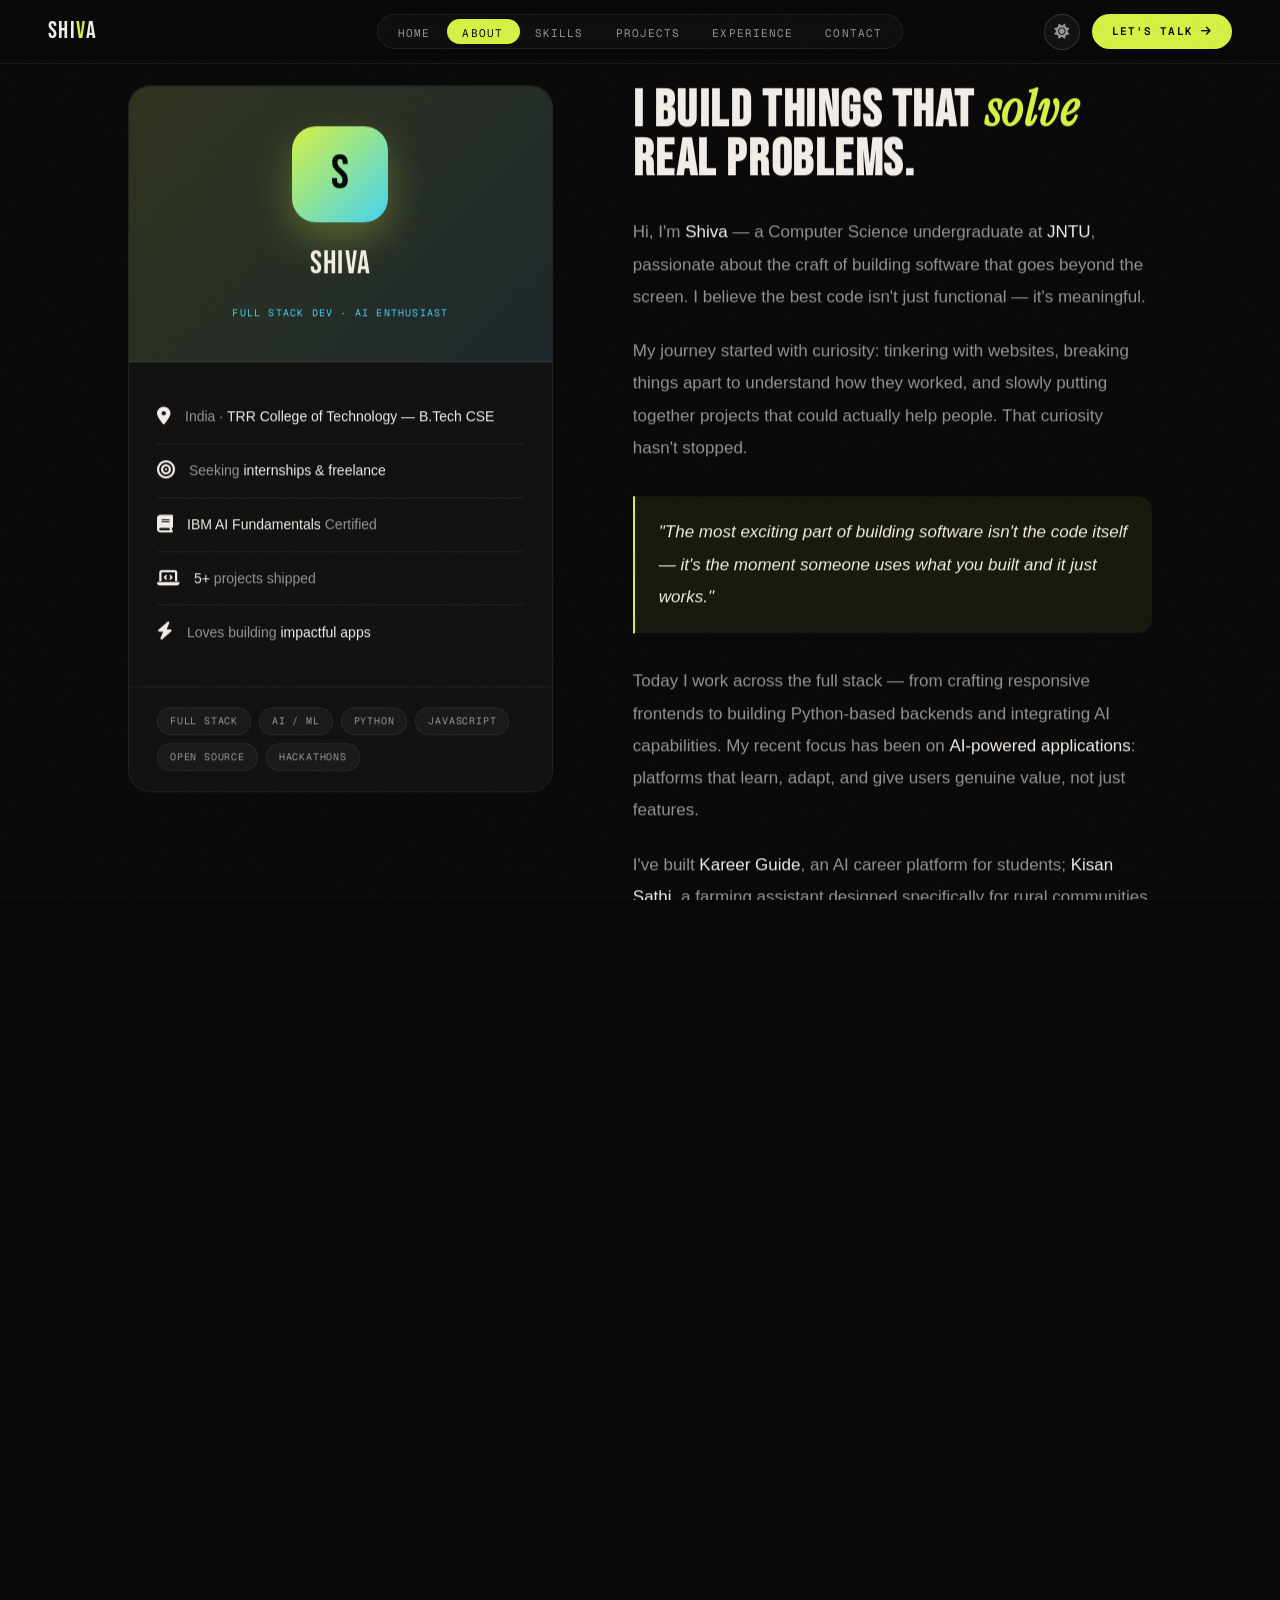
==== commit 60289202: "Add animated cursor pill nav header with Resume in mobile menu across all pages" ====
--- a/about.html
+++ b/about.html
@@ -386,6 +386,7 @@
     <a href="projects"       data-transition>Projects</a>
     <a href="experience"     data-transition>Experience</a>
     <a href="contact"        data-transition>Contact</a>
+    <a href="https://drive.google.com/file/d/1Of1FwjZ_WqTw26CGHJ4lIZG7Azq8mX9m/view?usp=sharing" target="_blank" class="mobile-resume">Resume ↗</a>
   </div>
 
   <div id="smooth-wrapper">
--- a/shared.css
+++ b/shared.css
@@ -628,15 +628,19 @@
   border-bottom: 1px solid var(--border);
 }
 .mobile-menu a:hover { color: var(--accent); }
+.mobile-menu .mobile-resume {
+  color: var(--accent);
+  font-size: 36px;
+}
 
 @media(max-width:900px){
   #nav { padding: 0 16px; height: 58px; }
   .nav-logo { font-size: 18px; }
-  .nav-links { display: none; }
+  .nav-center { display: none; }
   .menu-btn { display: flex; width: 32px; height: 32px; margin-left: auto; }
   .nav-right { gap: 6px; }
   .nav-cta { padding: 7px 12px; font-size: 10px; }
-  .resume-nav-btn { display: none !important; } /* Hide resume in nav for mobile */
+  .resume-nav-btn { display: none !important; }
   #footer { flex-direction: column; text-align: center; padding: 32px 24px; }
 
   /* Restore default cursor on mobile */
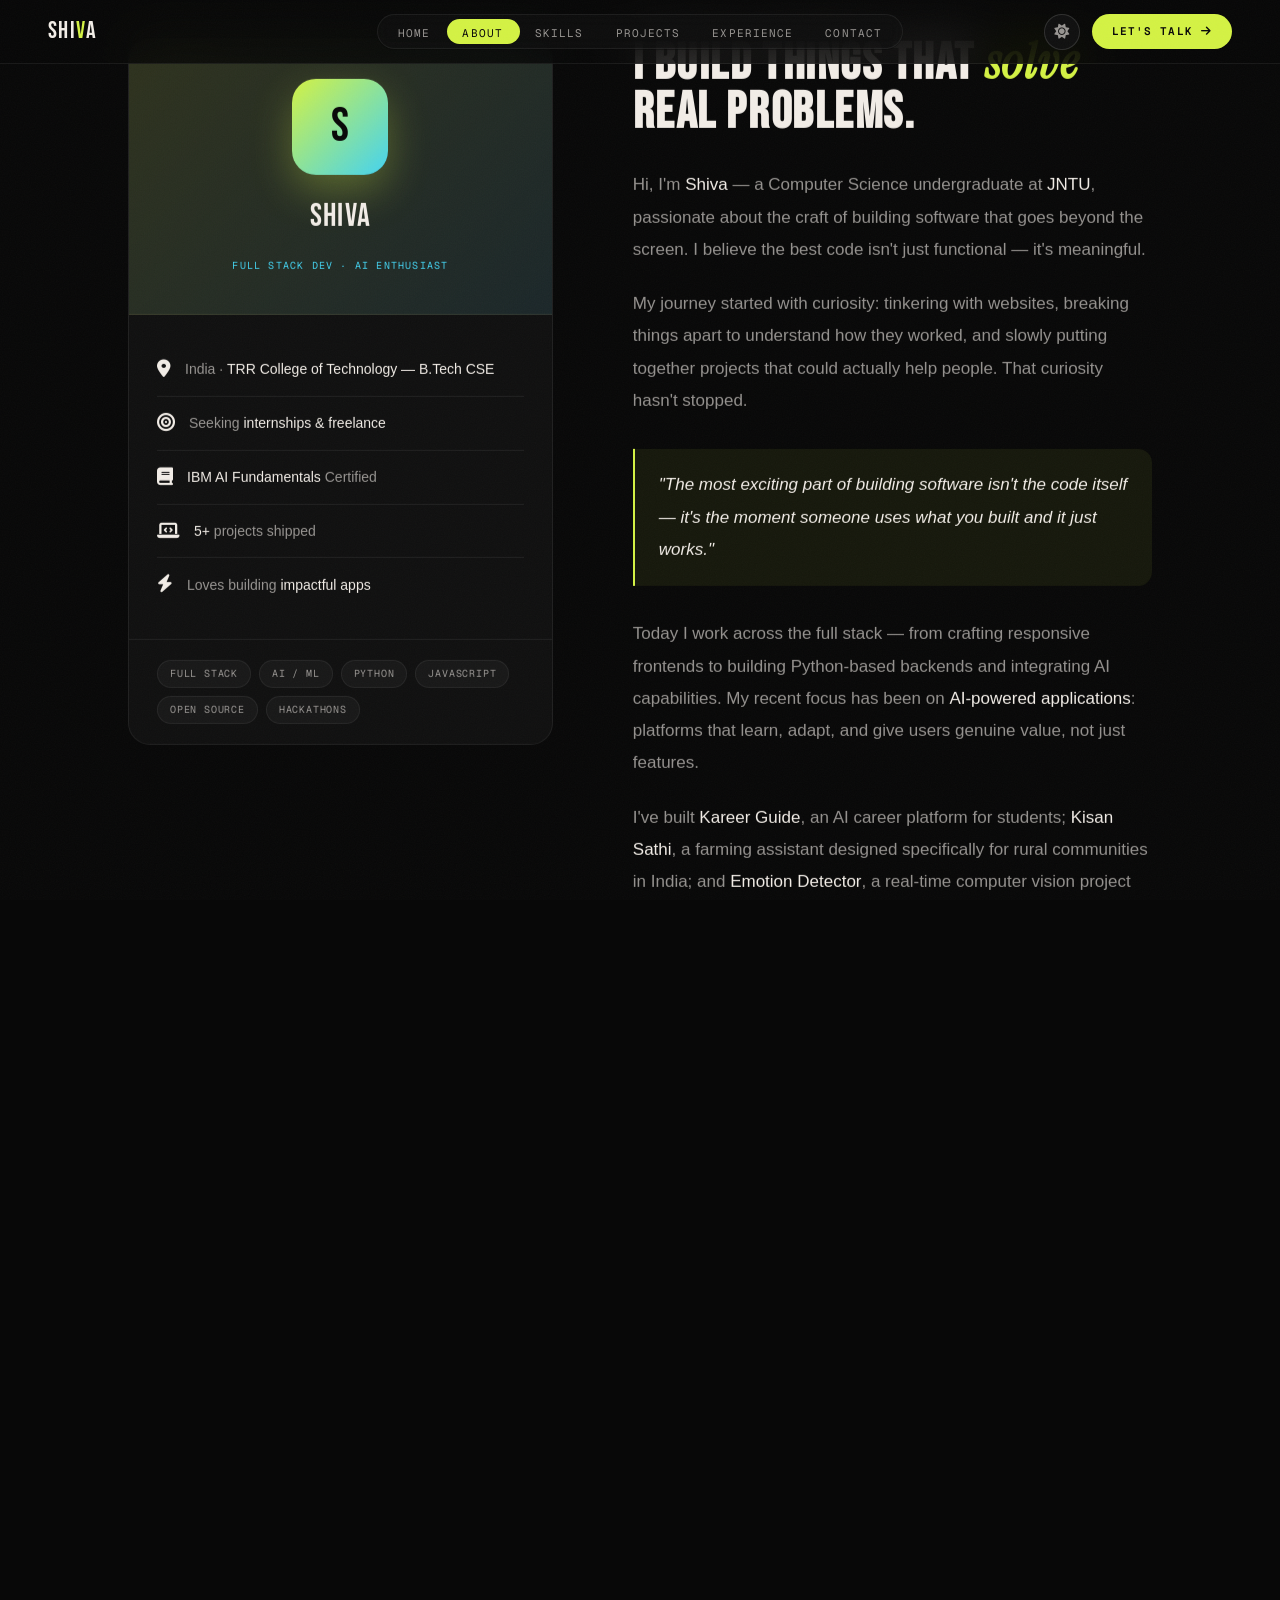
==== commit c25cc67a: "Add Skiper19-style SVG scroll path animation to all page heroes" ====
--- a/about.html
+++ b/about.html
@@ -395,6 +395,11 @@
   <!-- PAGE HERO -->
   <section class="page-hero">
     <div class="page-hero-bg"></div>
+    <div class="hero-svg-wrap">
+      <svg viewBox="0 0 1278 2319" fill="none" xmlns="http://www.w3.org/2000/svg" preserveAspectRatio="xMidYMid meet">
+        <path id="scrollPath" d="M876.605 394.131C788.982 335.917 696.198 358.139 691.836 416.303C685.453 501.424 853.722 498.43 941.95 409.714C1016.1 335.156 1008.64 186.907 906.167 142.846C807.014 100.212 712.699 198.494 789.049 245.127C889.053 306.207 986.062 116.979 840.548 43.3233C743.932 -5.58141 678.027 57.1682 672.279 112.188C666.53 167.208 712.538 172.943 736.353 163.088C760.167 153.234 764.14 120.924 746.651 93.3868C717.461 47.4252 638.894 77.8642 601.018 116.979C568.164 150.908 557 201.079 576.467 246.924C593.342 286.664 630.24 310.55 671.68 302.614C756.114 286.446 729.747 206.546 681.86 186.442C630.54 164.898 492 209.318 495.026 287.644C496.837 334.494 518.402 366.466 582.455 367.287C680.013 368.538 771.538 299.456 898.634 292.434C1007.02 286.446 1192.67 309.384 1242.36 382.258C1266.99 418.39 1273.65 443.108 1247.75 474.477C1217.32 511.33 1149.4 511.259 1096.84 466.093C1044.29 420.928 1029.14 380.576 1033.97 324.172C1038.31 273.428 1069.55 228.986 1117.2 216.384C1152.2 207.128 1188.29 213.629 1194.45 245.127C1201.49 281.062 1132.22 280.104 1100.44 272.673C1065.32 264.464 1044.22 234.837 1032.77 201.413C1019.29 162.061 1029.71 131.126 1056.44 100.965C1086.19 67.4032 1143.96 54.5526 1175.78 86.1513C1207.02 117.17 1186.81 143.379 1156.22 166.691C1112.57 199.959 1052.57 186.238 999.784 155.164C957.312 130.164 899.171 63.7054 931.284 26.3214C952.068 2.12513 996.288 3.87363 1007.22 43.58C1018.15 83.2749 1003.56 122.644 975.969 163.376C948.377 204.107 907.272 255.122 913.558 321.045C919.727 385.734 990.968 497.068 1063.84 503.35C1111.46 507.456 1166.79 511.984 1175.68 464.527C1191.52 379.956 1101.26 334.985 1030.29 377.017C971.109 412.064 956.297 483.647 953.797 561.655C947.587 755.413 1197.56 941.828 936.039 1140.66C745.771 1285.32 321.926 950.737 134.536 1202.19C-6.68295 1391.68 -53.4837 1655.38 131.935 1760.5C478.381 1956.91 1124.19 1515 1201.28 1997.83C1273.66 2451.23 100.805 1864.7 303.794 2668.89"/>
+      </svg>
+    </div>
     <div class="hero-bg-text" aria-hidden="true" data-parallax="0.05" data-parallax-x="0.12" data-parallax-base="translate(-50%, -50%)" style="opacity:0.1">ABOUT</div>
     <div class="container page-hero-content">
       <div class="eyebrow">About Me</div>
--- a/shared.css
+++ b/shared.css
@@ -362,6 +362,29 @@
 .nav-cta:hover {
   transform: translateY(-1px);
   box-shadow: 0 8px 20px color-mix(in srgb, var(--accent) 35%, transparent);
+}
+
+/* ── SVG SCROLL PATH ── */
+.hero-svg-wrap {
+  position: absolute;
+  inset: 0;
+  z-index: 1;
+  display: flex;
+  align-items: center;
+  justify-content: center;
+  pointer-events: none;
+  overflow: hidden;
+}
+.hero-svg-wrap svg {
+  width: 100%;
+  height: 120%;
+  max-width: 900px;
+  opacity: 0.25;
+}
+.hero-svg-wrap svg path {
+  stroke: var(--accent);
+  stroke-width: 3;
+  fill: none;
 }
 
 /* ── PAGE TRANSITION OVERLAY ── */
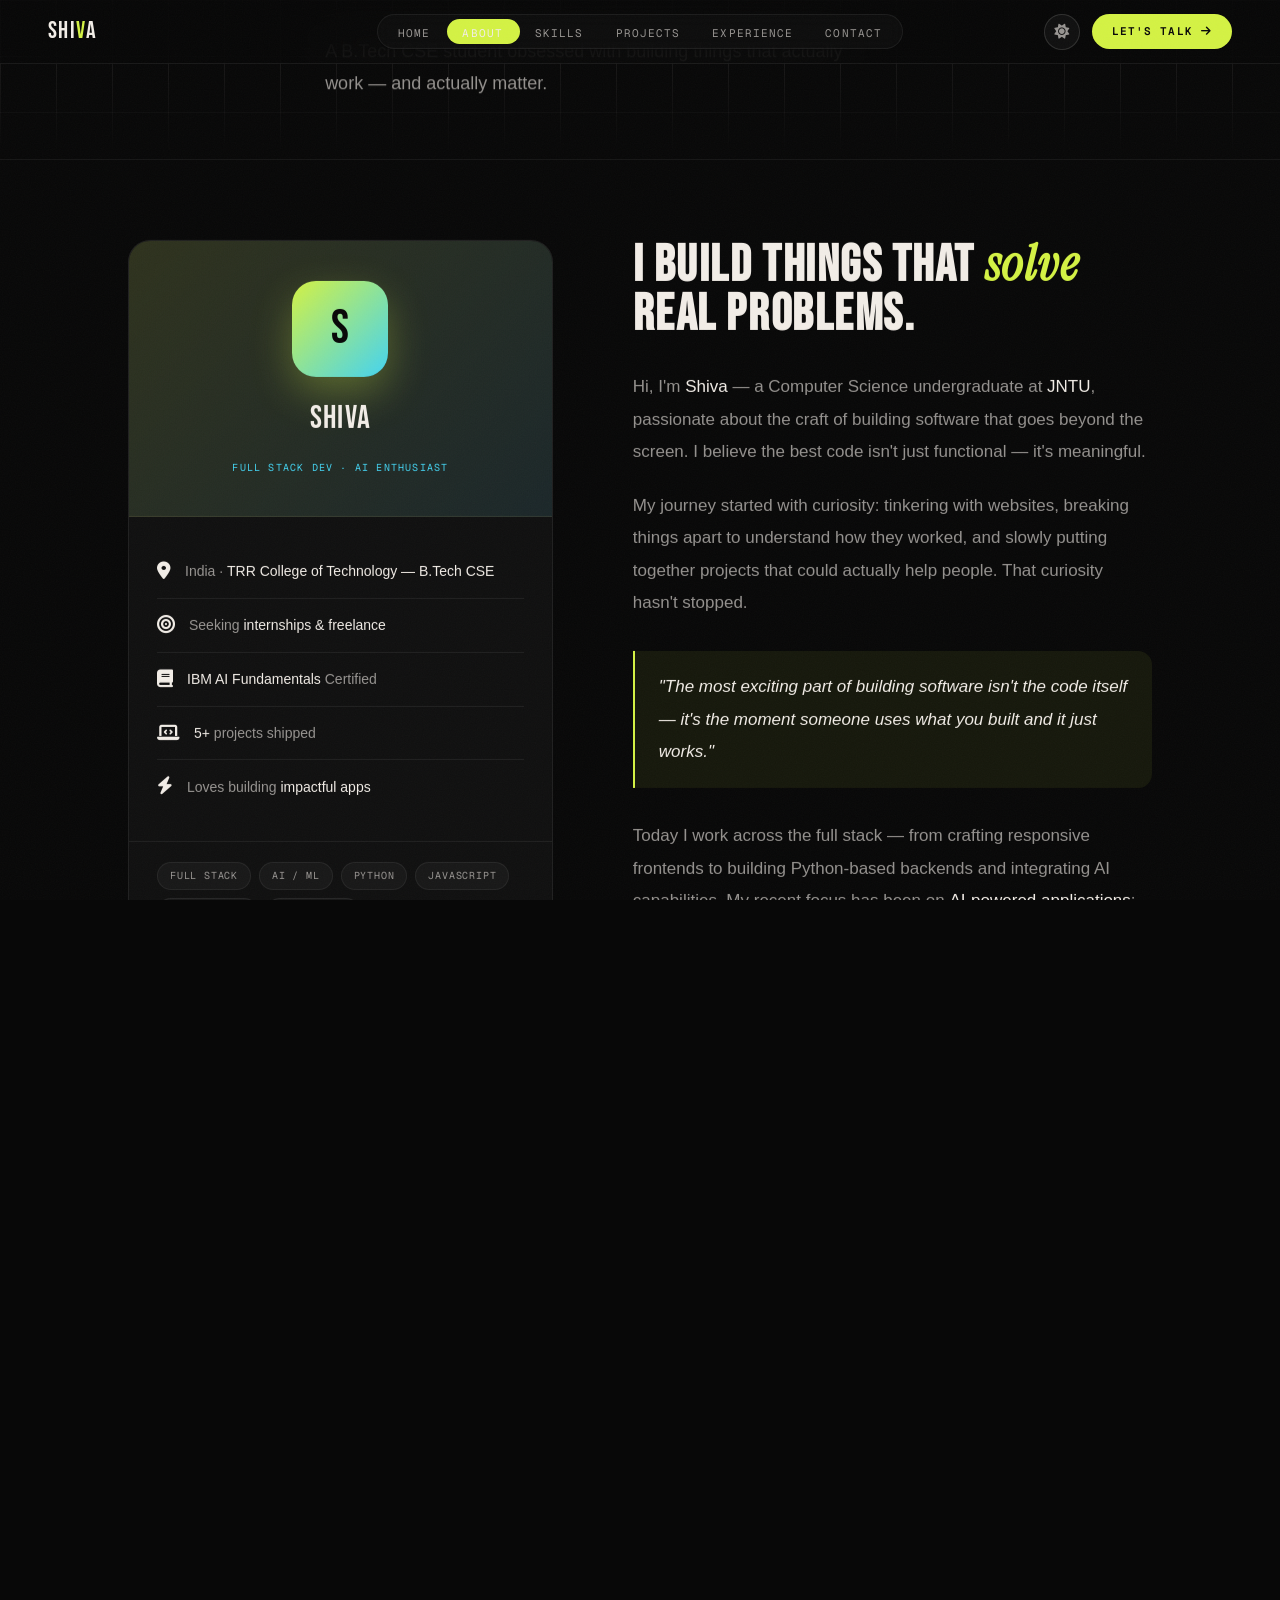
==== commit 460c7cc1: "fix: re-add CMS easter egg, connect portfolio pages to CMS data, improve nav active visibility - Re-" ====
--- a/about.html
+++ b/about.html
@@ -381,7 +381,7 @@
   </nav>
   <div class="mobile-menu">
     <a href="/"              data-transition>Home</a>
-    <a href="about">About</a>
+    <a href="about" data-transition>About</a>
     <a href="skills"         data-transition>Skills</a>
     <a href="projects"       data-transition>Projects</a>
     <a href="experience"     data-transition>Experience</a>
--- a/shared.css
+++ b/shared.css
@@ -312,7 +312,7 @@
   white-space: nowrap;
 }
 .nav-link:hover { color: var(--fg); }
-.nav-link.active { color: var(--bg); }
+.nav-link.active { color: var(--fg); }
 
 .nav-cursor {
   position: absolute;
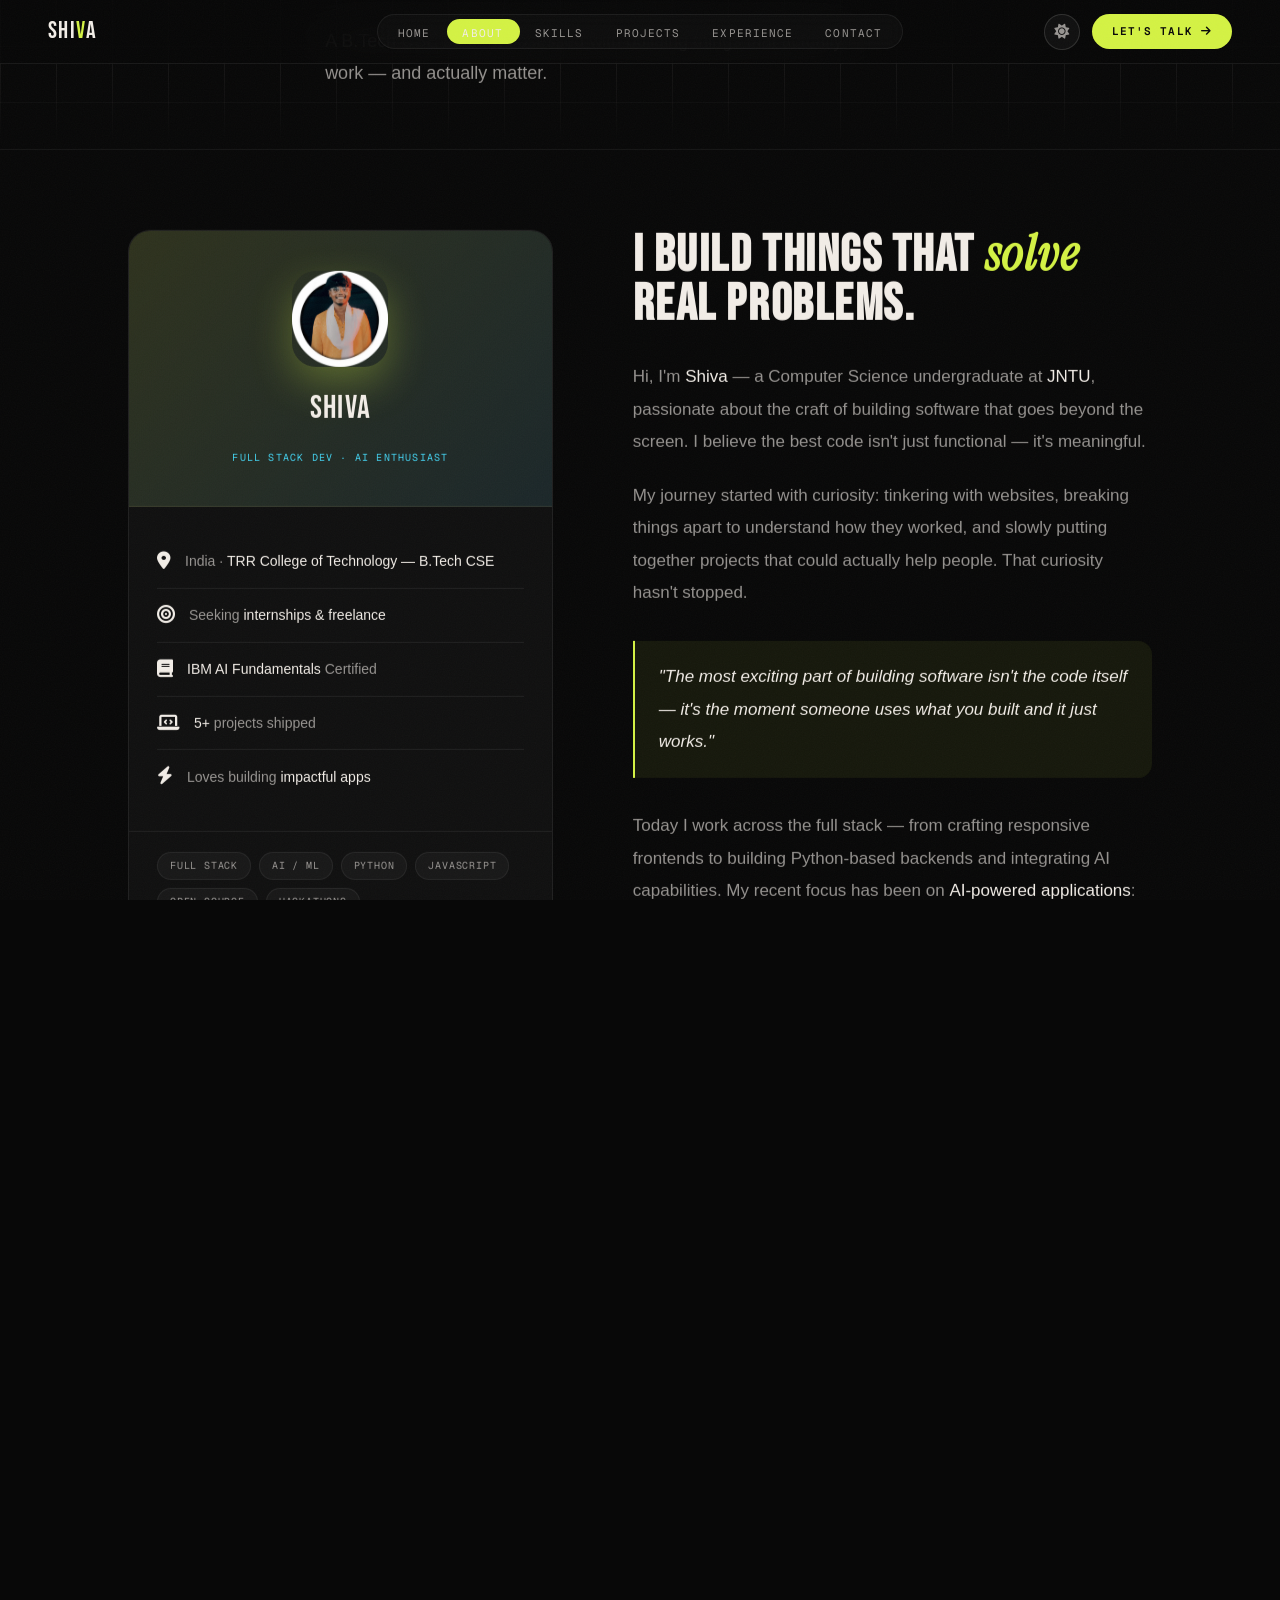
==== commit 67b73227: "feat: add profile image to hero and about sections - Added shivaportfolioimage.png to hero section (" ====
--- a/about.html
+++ b/about.html
@@ -126,15 +126,17 @@
     .profile-avatar {
       width: 96px;
       height: 96px;
-      background: linear-gradient(135deg, var(--accent), var(--accent2));
       border-radius: 24px;
       display: flex;
       align-items: center;
       justify-content: center;
-      font-family: var(--font-display);
-      font-size: 48px;
-      color: var(--bg);
+      overflow: hidden;
       box-shadow: 0 16px 40px color-mix(in srgb, var(--accent) 30%, transparent);
+    }
+    .profile-avatar img {
+      width: 100%;
+      height: 100%;
+      object-fit: cover;
     }
 
     .profile-name {
@@ -424,7 +426,7 @@
         <div data-reveal="scale">
           <div class="profile-card">
             <div class="profile-card-top">
-              <div class="profile-avatar">S</div>
+              <div class="profile-avatar"><img src="shivaportfolioimage.png" alt="Shiva"/></div>
               <div class="profile-name">Shiva</div>
               <div class="profile-role">Full Stack Dev · AI Enthusiast</div>
             </div>
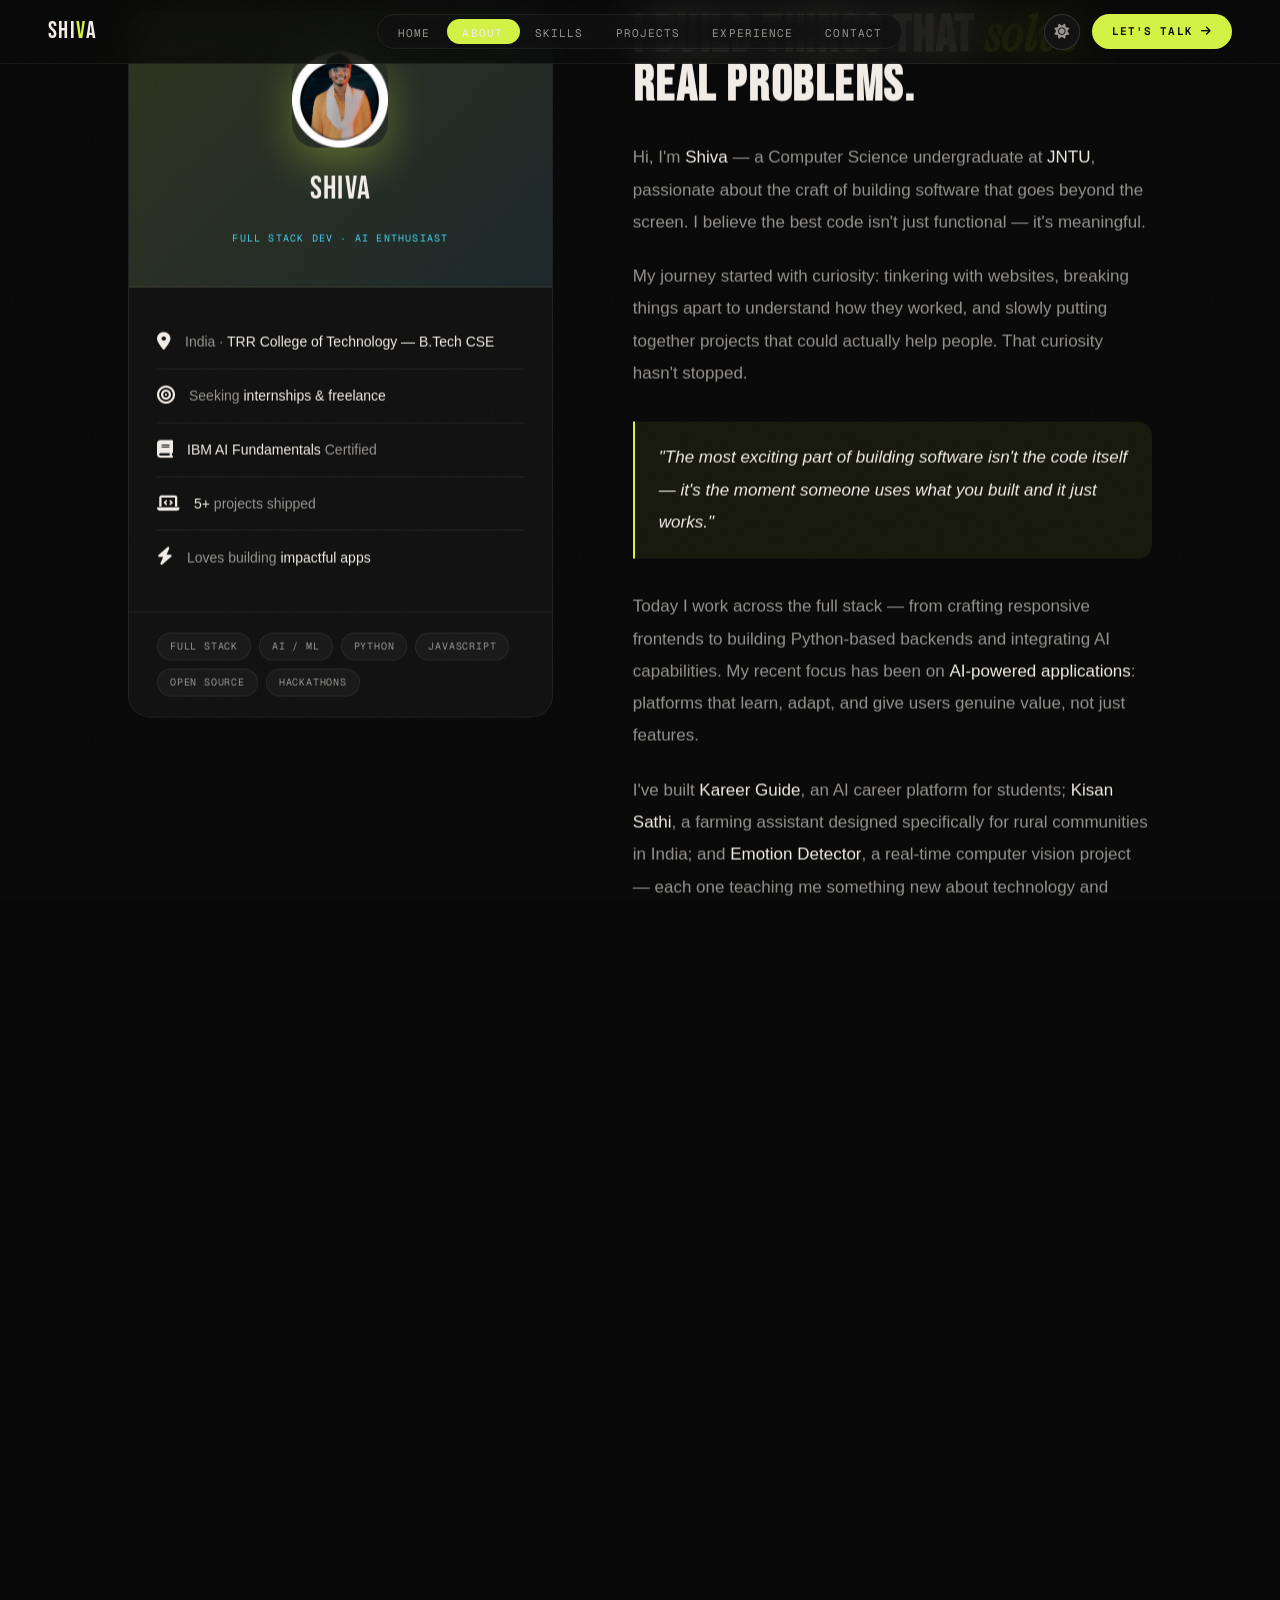
==== commit 81aa644d: "fix: add CMS preview tab with live portfolio preview, project hooks, and improved CMS rendering" ====
--- a/about.html
+++ b/about.html
@@ -563,6 +563,7 @@
   </div></div>
 
   <script src="shared.js"></script>
+  <script src="cms-render.js"></script>
 </body>
 
 </html>
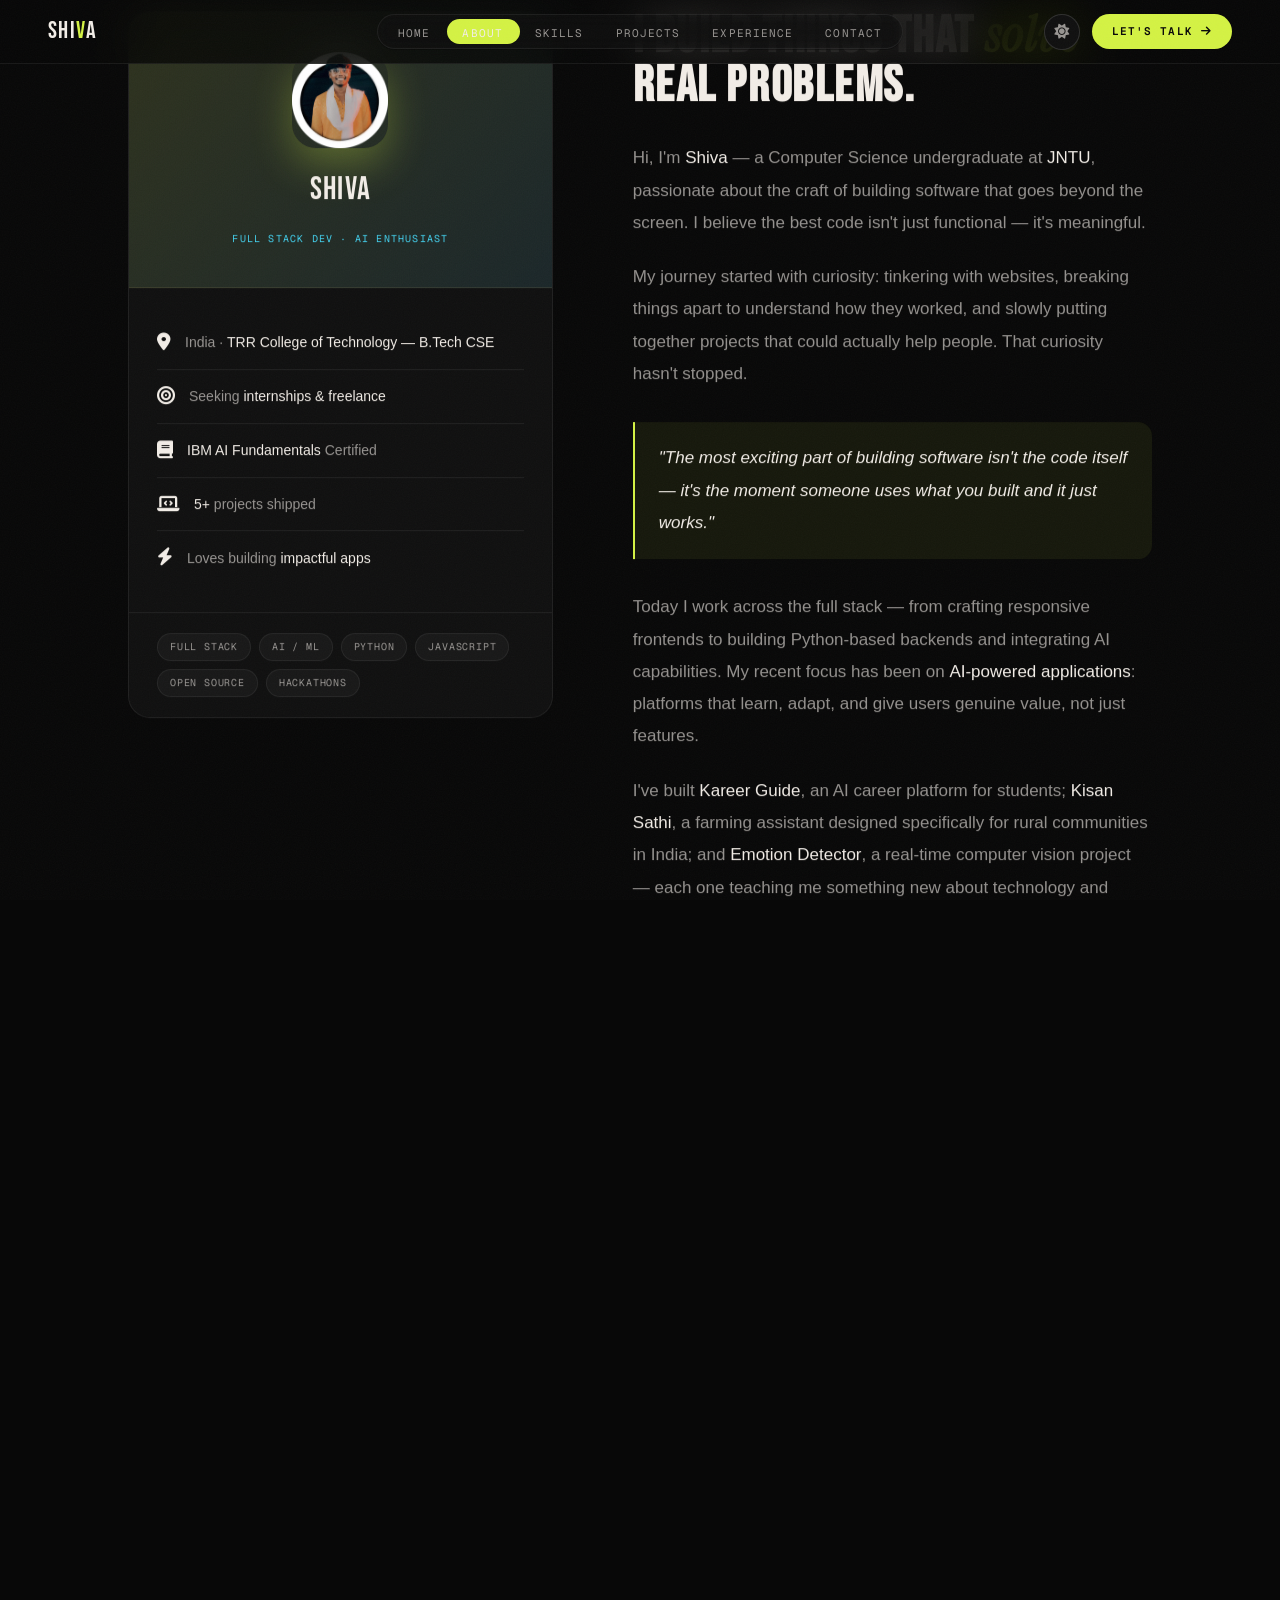
==== commit 101e4806: "feat: comprehensive SEO — JSON-LD, OG/twitter images, canonical URLs, better titles & descriptions, " ====
--- a/about.html
+++ b/about.html
@@ -4,14 +4,21 @@
 <head>
   <meta charset="UTF-8" />
   <meta name="viewport" content="width=device-width,initial-scale=1" />
-  <title>About — Shiva</title>
-  <meta name="description" content="Learn more about Shiva, a Full Stack Developer & AI Enthusiast focused on building impactful software."/>
+  <title>About Shiva — Full Stack Developer & AI Enthusiast</title>
+  <meta name="description" content="Learn about Shiva's journey as a Full Stack Developer & AI Enthusiast — skills, certifications, and what drives his work."/>
   
   <!-- Open Graph / SEO -->
-  <meta property="og:title" content="About — Shiva"/>
-  <meta property="og:description" content="Discover the journey, skills, and background of Shiva."/>
+  <meta property="og:title" content="About Shiva — Full Stack Developer & AI Enthusiast"/>
+  <meta property="og:description" content="Learn about Shiva's journey as a Full Stack Developer & AI Enthusiast — skills, certifications, and what drives his work."/>
   <meta property="og:type" content="website"/>
   <meta property="og:url" content="https://shiva-portfolio-project.vercel.app/about"/>
+  <meta property="og:image" content="https://shiva-portfolio-project.vercel.app/shivaportfolioimage.png"/>
+  <meta name="twitter:card" content="summary_large_image"/>
+  <meta name="twitter:title" content="About Shiva — Full Stack Developer & AI Enthusiast"/>
+  <meta name="twitter:description" content="Learn about Shiva's journey as a Full Stack Developer & AI Enthusiast — skills, certifications, and what drives his work."/>
+  <meta name="twitter:image" content="https://shiva-portfolio-project.vercel.app/shivaportfolioimage.png"/>
+  <link rel="canonical" href="https://shiva-portfolio-project.vercel.app/about"/>
+  <meta name="robots" content="index, follow"/>
 
   <link rel="icon" type="image/png" href="portfolioFavicon.png"/>
   <link rel="stylesheet" href="https://cdnjs.cloudflare.com/ajax/libs/font-awesome/6.5.1/css/all.min.css"/>
@@ -341,6 +348,19 @@
       }
     }
   </style>
+<script type="application/ld+json">
+{
+  "@context": "https://schema.org",
+  "@type": "Person",
+  "name": "Shiva Siliveru",
+  "givenName": "Shiva",
+  "familyName": "Siliveru",
+  "jobTitle": "Full Stack Developer & AI Enthusiast",
+  "url": "https://shiva-portfolio-project.vercel.app/",
+  "sameAs": ["https://github.com/shivasiliveru", "https://www.linkedin.com/in/siliveru-shiva/"],
+  "knowsAbout": ["Web Development", "Artificial Intelligence", "Python", "JavaScript", "Machine Learning"]
+}
+</script>
 </head>
 
 <body data-page="about">
@@ -426,7 +446,7 @@
         <div data-reveal="scale">
           <div class="profile-card">
             <div class="profile-card-top">
-              <div class="profile-avatar"><img src="shivaportfolioimage.png" alt="Shiva"/></div>
+              <div class="profile-avatar"><img src="shivaportfolioimage.png" alt="Shiva Siliveru profile photo — Full Stack Developer & AI Enthusiast"/></div>
               <div class="profile-name">Shiva</div>
               <div class="profile-role">Full Stack Dev · AI Enthusiast</div>
             </div>
@@ -551,7 +571,7 @@
   <!-- FOOTER -->
   <footer id="footer">
     <div class="nav-logo">SHI<em style="color:var(--accent);font-style:normal">V</em>A</div>
-    <div class="footer-copy">Built with <i class="fa-solid fa-heart" style="color:var(--accent);font-size:10px"></i> and passion by Shiva · © 2025</div>
+    <div class="footer-copy">Built with <i class="fa-solid fa-heart" style="color:var(--accent);font-size:10px"></i> and passion by Shiva · © 2026</div>
     <nav class="footer-nav">
       <a href="skills" data-transition>Skills</a>
       <a href="projects" data-transition>Projects</a>
